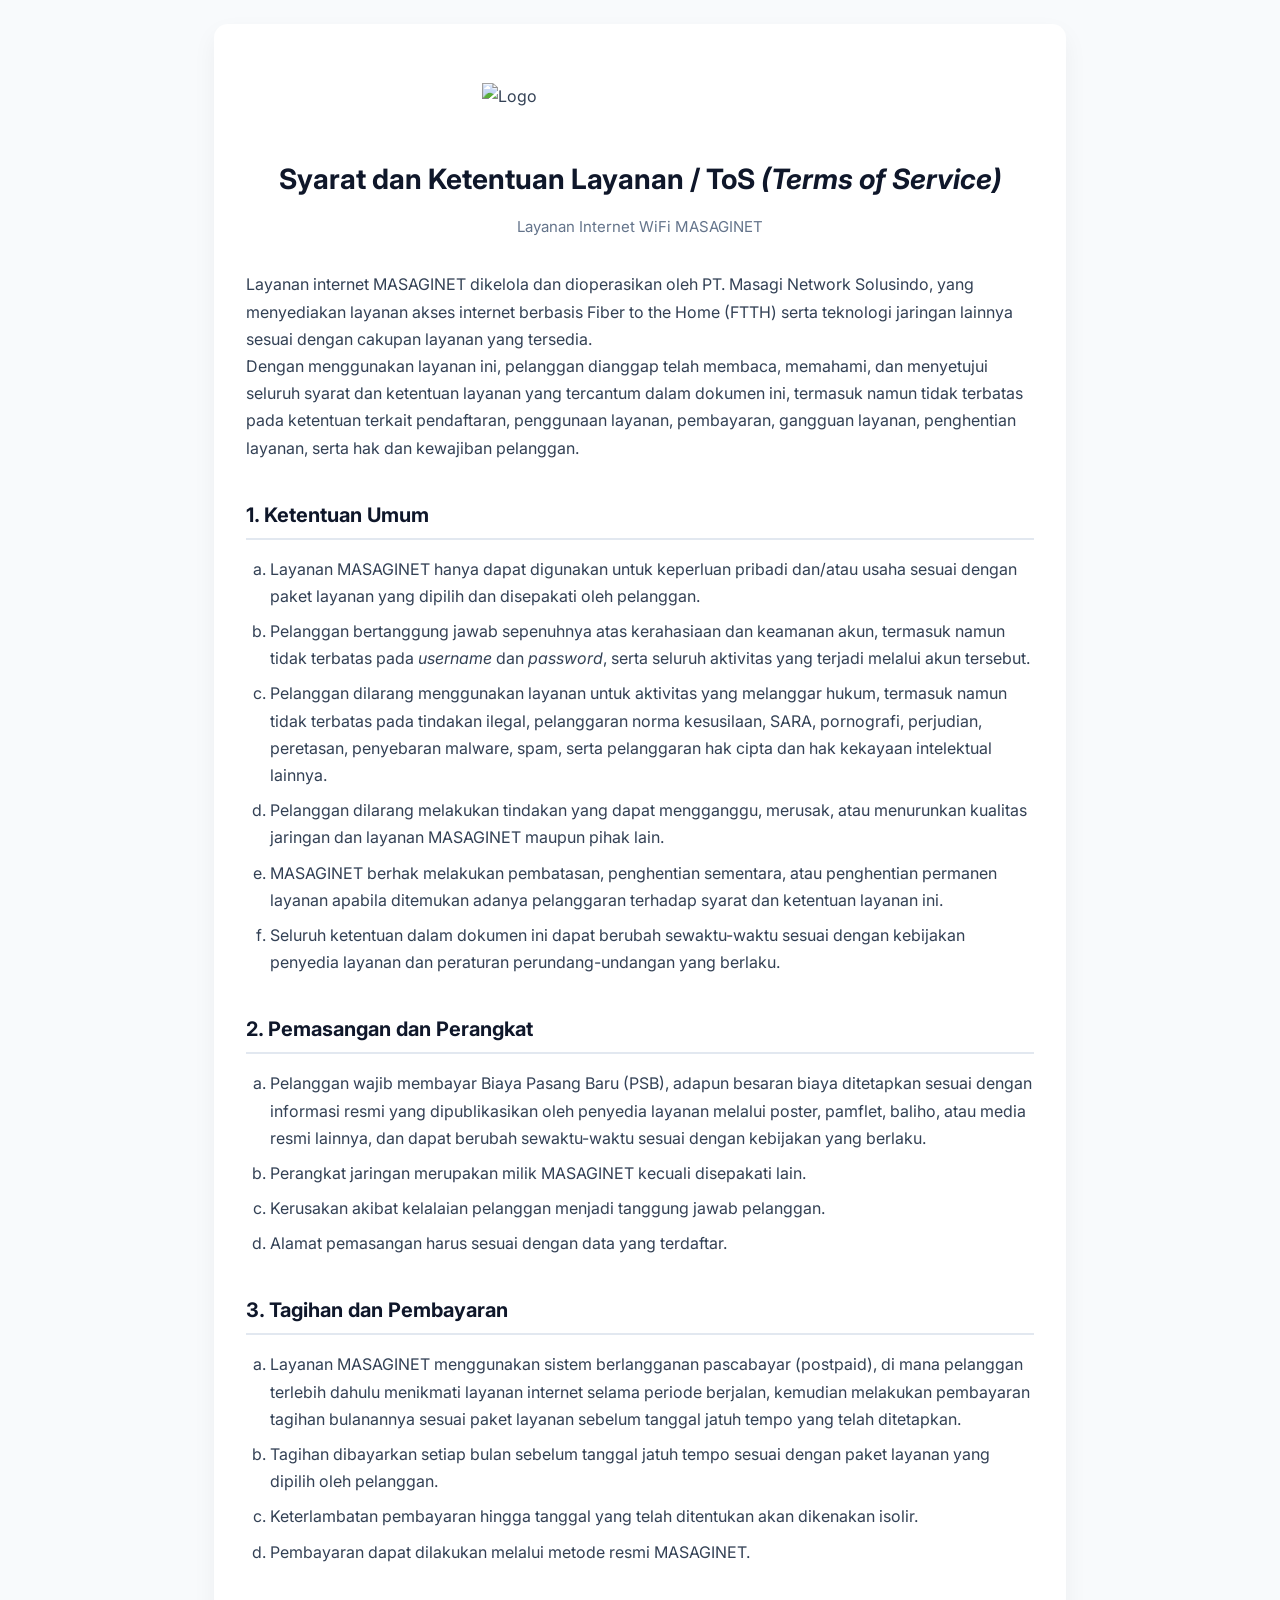
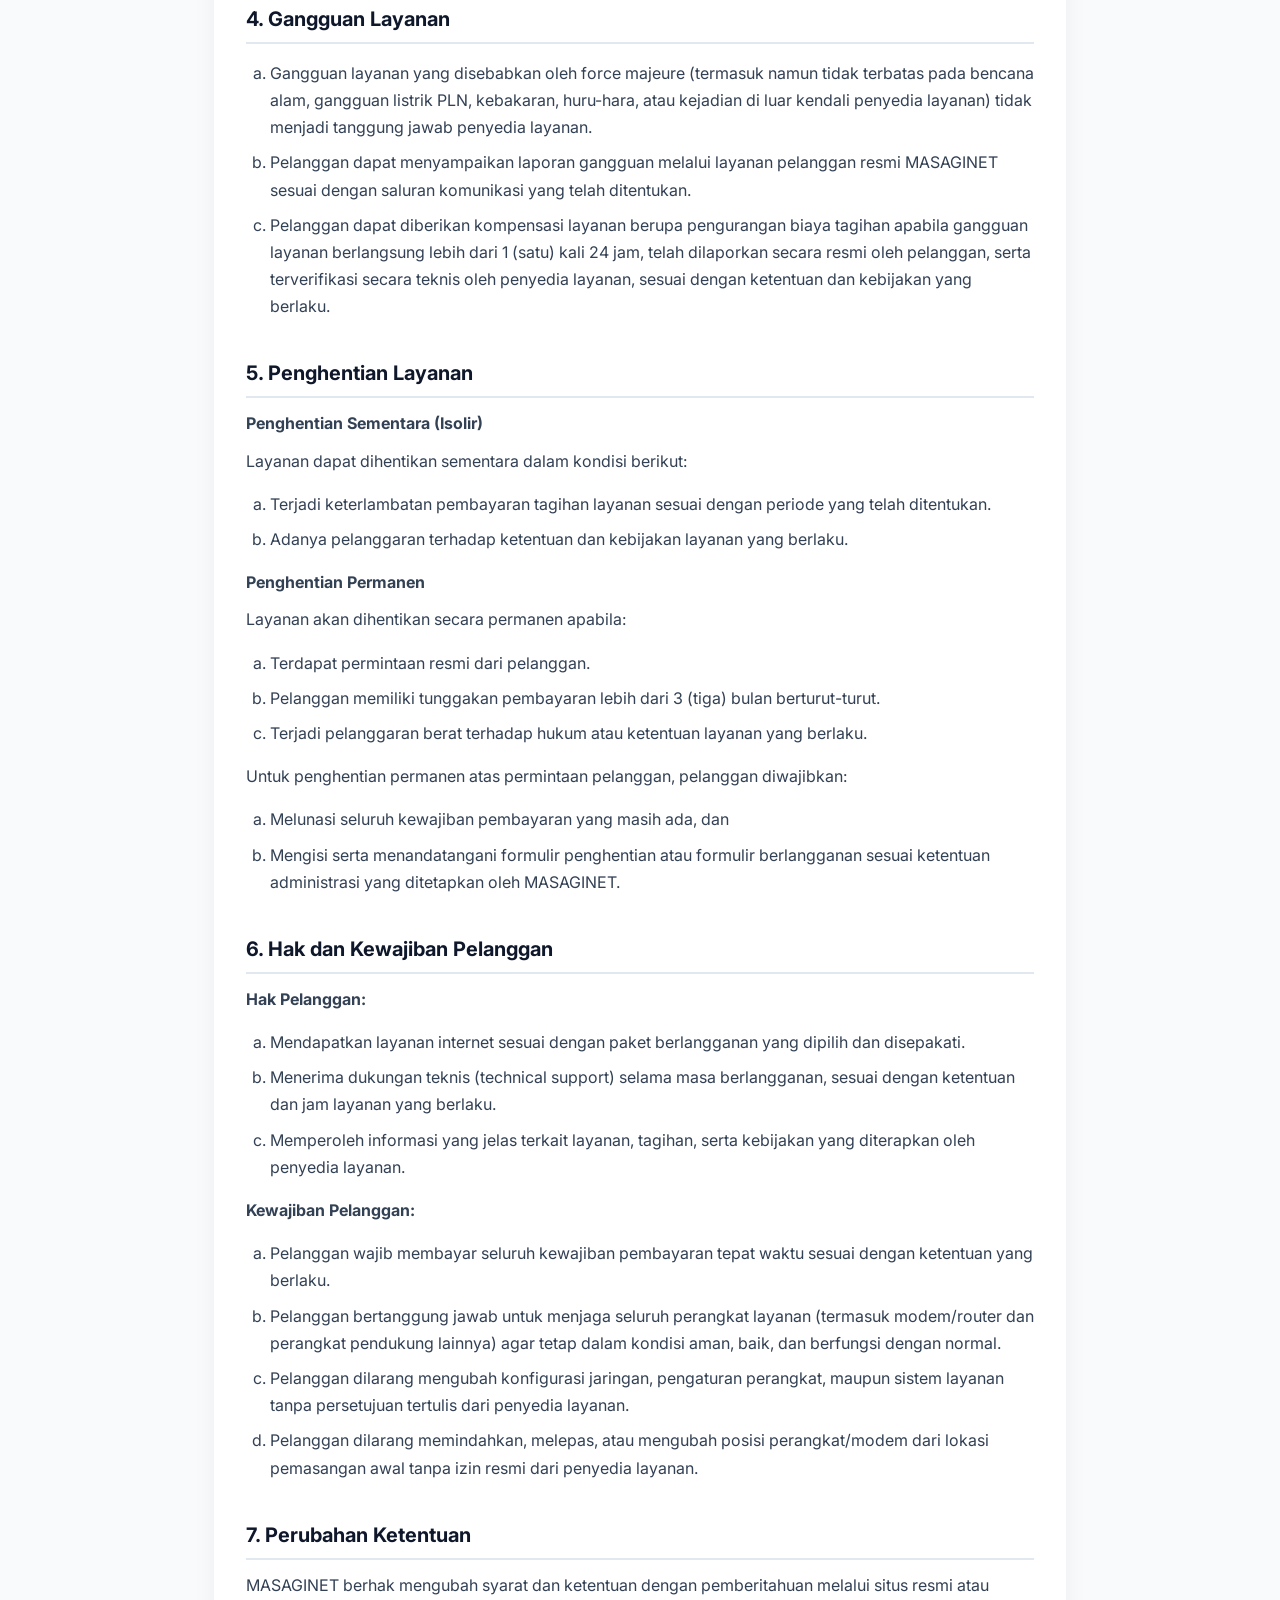
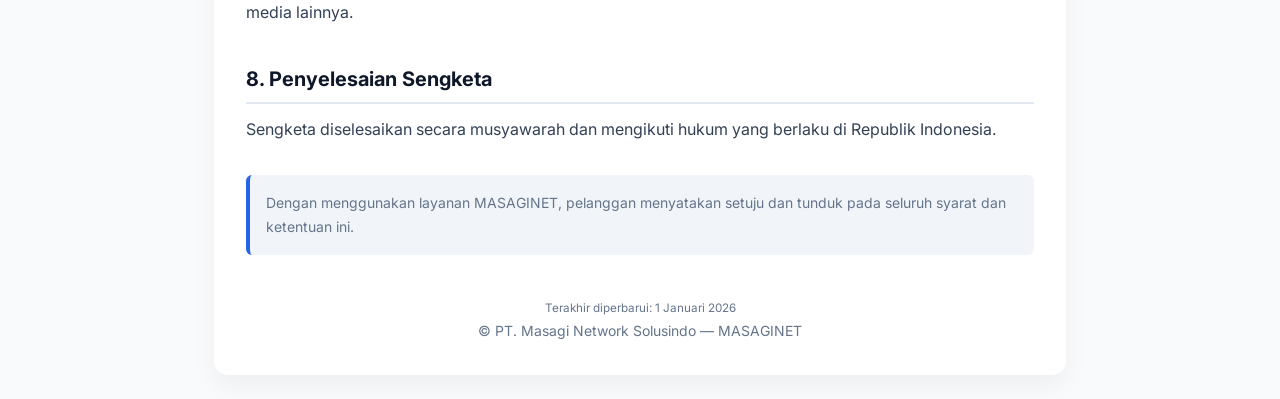
==== tos/index.html @ d0ba5fff "Update logo source in terms of service page" ====
<!DOCTYPE html>
<html lang="id">
<head>
    <meta charset="UTF-8">
    <meta name="viewport" content="width=device-width, initial-scale=1.0">
    <title>Syarat & Ketentuan Layanan | MASAGINET</title>

    <!-- Google Font -->
    <link href="https://fonts.googleapis.com/css2?family=Inter:wght@300;400;500;600;700&display=swap" rel="stylesheet">
    <link rel="stylesheet" type="text/css" href="style.css">
</head>
<body>

<div class="container">
    <div class="card">
        <br>
        <img src="https://raw.githubusercontent.com/abmujib/masagi-www/refs/heads/main/tos/logo.png" alt="Logo" class="logo" width="40%">
        <br>
        <header>
            <h1>Syarat dan Ketentuan Layanan / ToS <i>(Terms of Service)</i></h1>
            <p>Layanan Internet WiFi MASAGINET</p>
        </header>

        <p>Layanan internet MASAGINET dikelola dan dioperasikan oleh PT. Masagi Network Solusindo, yang menyediakan layanan akses internet berbasis Fiber to the Home (FTTH) serta teknologi jaringan lainnya sesuai dengan cakupan layanan yang tersedia. <br> Dengan menggunakan layanan ini, pelanggan dianggap telah membaca, memahami, dan menyetujui seluruh syarat dan ketentuan layanan yang tercantum dalam dokumen ini, termasuk namun tidak terbatas pada ketentuan terkait pendaftaran, penggunaan layanan, pembayaran, gangguan layanan, penghentian layanan, serta hak dan kewajiban pelanggan.</p>
        
        <h2>1. Ketentuan Umum</h2>
        <ol>
            <li>
                Layanan MASAGINET hanya dapat digunakan untuk keperluan pribadi dan/atau usaha
                sesuai dengan paket layanan yang dipilih dan disepakati oleh pelanggan.
            </li>
            <li>
                Pelanggan bertanggung jawab sepenuhnya atas kerahasiaan dan keamanan akun,
                termasuk namun tidak terbatas pada <em>username</em> dan <em>password</em>,
                serta seluruh aktivitas yang terjadi melalui akun tersebut.
            </li>
            <li>
                Pelanggan dilarang menggunakan layanan untuk aktivitas yang melanggar hukum,
                termasuk namun tidak terbatas pada tindakan ilegal, pelanggaran norma kesusilaan,
                SARA, pornografi, perjudian, peretasan, penyebaran malware, spam, serta
                pelanggaran hak cipta dan hak kekayaan intelektual lainnya.
            </li>
            <li>
                Pelanggan dilarang melakukan tindakan yang dapat mengganggu, merusak,
                atau menurunkan kualitas jaringan dan layanan MASAGINET maupun pihak lain.
            </li>
            <li>
                MASAGINET berhak melakukan pembatasan, penghentian sementara, atau
                penghentian permanen layanan apabila ditemukan adanya pelanggaran terhadap
                syarat dan ketentuan layanan ini.
            </li>
            <li>
                Seluruh ketentuan dalam dokumen ini dapat berubah sewaktu-waktu sesuai dengan
                kebijakan penyedia layanan dan peraturan perundang-undangan yang berlaku.
            </li>
        </ol>

        <h2>2. Pemasangan dan Perangkat</h2>
        <ol>
            <li>Pelanggan wajib membayar Biaya Pasang Baru (PSB), adapun besaran biaya ditetapkan sesuai dengan informasi resmi yang dipublikasikan oleh penyedia layanan melalui poster, pamflet, baliho, atau media resmi lainnya, dan dapat berubah sewaktu-waktu sesuai dengan kebijakan yang berlaku.</li>
            <li>Perangkat jaringan merupakan milik MASAGINET kecuali disepakati lain.</li>
            <li>Kerusakan akibat kelalaian pelanggan menjadi tanggung jawab pelanggan.</li>
            <li>Alamat pemasangan harus sesuai dengan data yang terdaftar.</li>
        </ol>

        <h2>3. Tagihan dan Pembayaran</h2>
        <ol>
<li>Layanan MASAGINET menggunakan sistem berlangganan pascabayar (postpaid), di mana pelanggan terlebih dahulu menikmati layanan internet selama periode berjalan, kemudian melakukan pembayaran tagihan bulanannya sesuai paket layanan sebelum tanggal jatuh tempo yang telah ditetapkan.</li>
            <li>Tagihan dibayarkan setiap bulan sebelum tanggal jatuh tempo sesuai dengan paket layanan yang dipilih oleh pelanggan.</li>
            <li>Keterlambatan pembayaran hingga tanggal yang telah ditentukan akan dikenakan isolir.</li>
            <li>Pembayaran dapat dilakukan melalui metode resmi MASAGINET.</li>
        </ol>

        <h2>4. Gangguan Layanan</h2>
        <ol>
            <li>Gangguan layanan yang disebabkan oleh force majeure (termasuk namun tidak terbatas pada bencana alam, gangguan listrik PLN, kebakaran, huru-hara, atau kejadian di luar kendali penyedia layanan) tidak menjadi tanggung jawab penyedia layanan.</li>
            <li>Pelanggan dapat menyampaikan laporan gangguan melalui layanan pelanggan resmi MASAGINET sesuai dengan saluran komunikasi yang telah ditentukan.</li>
            <li>Pelanggan dapat diberikan kompensasi layanan berupa pengurangan biaya tagihan apabila gangguan layanan berlangsung lebih dari 1 (satu) kali 24 jam, telah dilaporkan secara resmi oleh pelanggan, serta terverifikasi secara teknis oleh penyedia layanan, sesuai dengan ketentuan dan kebijakan yang berlaku.</li>
        </ol>

        <h2>5. Penghentian Layanan</h2>
        <p><strong>Penghentian Sementara (Isolir)</strong></p>
        Layanan dapat dihentikan sementara dalam kondisi berikut:
        <ol>
            <li>Terjadi keterlambatan pembayaran tagihan layanan sesuai dengan periode yang telah ditentukan.</li>
            <li>Adanya pelanggaran terhadap ketentuan dan kebijakan layanan yang berlaku.</li>
        </ol>

        <p><strong>Penghentian Permanen</strong></p>
        Layanan akan dihentikan secara permanen apabila:
        <ol>
            <li>Terdapat permintaan resmi dari pelanggan.</li>
            <li>Pelanggan memiliki tunggakan pembayaran lebih dari 3 (tiga) bulan berturut-turut.</li>
            <li>Terjadi pelanggaran berat terhadap hukum atau ketentuan layanan yang berlaku.</li>
        </ol>
        <p>Untuk penghentian permanen atas permintaan pelanggan, pelanggan diwajibkan:</p>
        <ol>
            <li>Melunasi seluruh kewajiban pembayaran yang masih ada, dan</li>
            <li>Mengisi serta menandatangani formulir penghentian atau formulir berlangganan sesuai ketentuan administrasi yang ditetapkan oleh MASAGINET.</li>
        </ol>
        
        <h2>6. Hak dan Kewajiban Pelanggan</h2>
        <p><strong>Hak Pelanggan:</strong></p>
        <ol>
            <li>Mendapatkan layanan internet sesuai dengan paket berlangganan yang dipilih dan disepakati.</li>
            <li>Menerima dukungan teknis (technical support) selama masa berlangganan, sesuai dengan ketentuan dan jam layanan yang berlaku.</li>
            <li>Memperoleh informasi yang jelas terkait layanan, tagihan, serta kebijakan yang diterapkan oleh penyedia layanan.</li>
        </ol>

        <p><strong>Kewajiban Pelanggan:</strong></p>
        <ol>
            <li>Pelanggan wajib membayar seluruh kewajiban pembayaran tepat waktu sesuai dengan ketentuan yang berlaku.</li>
            <li>Pelanggan bertanggung jawab untuk menjaga seluruh perangkat layanan (termasuk modem/router dan perangkat pendukung lainnya) agar tetap dalam kondisi aman, baik, dan berfungsi dengan normal.</li>
            <li>Pelanggan dilarang mengubah konfigurasi jaringan, pengaturan perangkat, maupun sistem layanan tanpa persetujuan tertulis dari penyedia layanan.</li>
            <li>Pelanggan dilarang memindahkan, melepas, atau mengubah posisi perangkat/modem dari lokasi pemasangan awal tanpa izin resmi dari penyedia layanan.</li>
        </ol>

        <h2>7. Perubahan Ketentuan</h2>
        <p>
            MASAGINET berhak mengubah syarat dan ketentuan dengan pemberitahuan melalui situs resmi atau media lainnya.
        </p>

        <h2>8. Penyelesaian Sengketa</h2>
        <p>
            Sengketa diselesaikan secara musyawarah dan mengikuti hukum yang berlaku
            di Republik Indonesia.
        </p>

        <div class="note">
            Dengan menggunakan layanan MASAGINET, pelanggan menyatakan setuju
            dan tunduk pada seluruh syarat dan ketentuan ini.
        </div>

        <footer>
            <small class="text-muted">Terakhir diperbarui: 1 Januari 2026</small><br> 
            © PT. Masagi Network Solusindo — MASAGINET
        </footer>

    </div>
</div>

</body>
</html>
---- tos/style.css ----
:root {
            --primary: #0f172a;
            --secondary: #2563eb;
            --bg: #f8fafc;
            --card: #ffffff;
            --text: #334155;
            --muted: #64748b;
            --border: #e2e8f0;
        }

        * {
            box-sizing: border-box;
        }

        body {
            margin: 0;
            font-family: 'Inter', sans-serif;
            background: var(--bg);
            color: var(--text);
            line-height: 1.7;
        }

        .container {
            max-width: 900px;
            margin: auto;
            padding: 24px;
        }

        .card {
            background: var(--card);
            border-radius: 14px;
            padding: 32px;
            box-shadow: 0 10px 25px rgba(0,0,0,.05);
        }

        .logo {
        display: block;
        margin: 0 auto;
        }

        header {
            text-align: center;
            margin-bottom: 32px;
        }

        header h1 {
            font-size: 28px;
            margin-bottom: 8px;
            color: var(--primary);
        }

        header p {
            color: var(--muted);
            font-size: 15px;
        }

        h2 {
            font-size: 20px;
            margin-top: 36px;
            margin-bottom: 12px;
            padding-bottom: 6px;
            border-bottom: 2px solid var(--border);
            color: var(--primary);
        }

        p {
            margin: 10px 0;
        }

        ol {
            padding-left: 24px;
            list-style-type: lower-alpha; /* a, b, c, d */
        }

        ol li {
            margin-bottom: 8px;
        }

        ul {
            padding-left: 20px;
            margin-top: 6px;
        }

        .note {
            margin-top: 32px;
            padding: 16px;
            background: #f1f5f9;
            border-left: 4px solid var(--secondary);
            border-radius: 6px;
            font-size: 14px;
            color: var(--muted);
        }

        footer {
            text-align: center;
            margin-top: 40px;
            font-size: 14px;
            color: var(--muted);
        }

        @media (max-width: 600px) {
            header h1 {
                font-size: 22px;
            }

            .card {
                padding: 20px;
            }

            h2 {
                font-size: 18px;
            }
        }
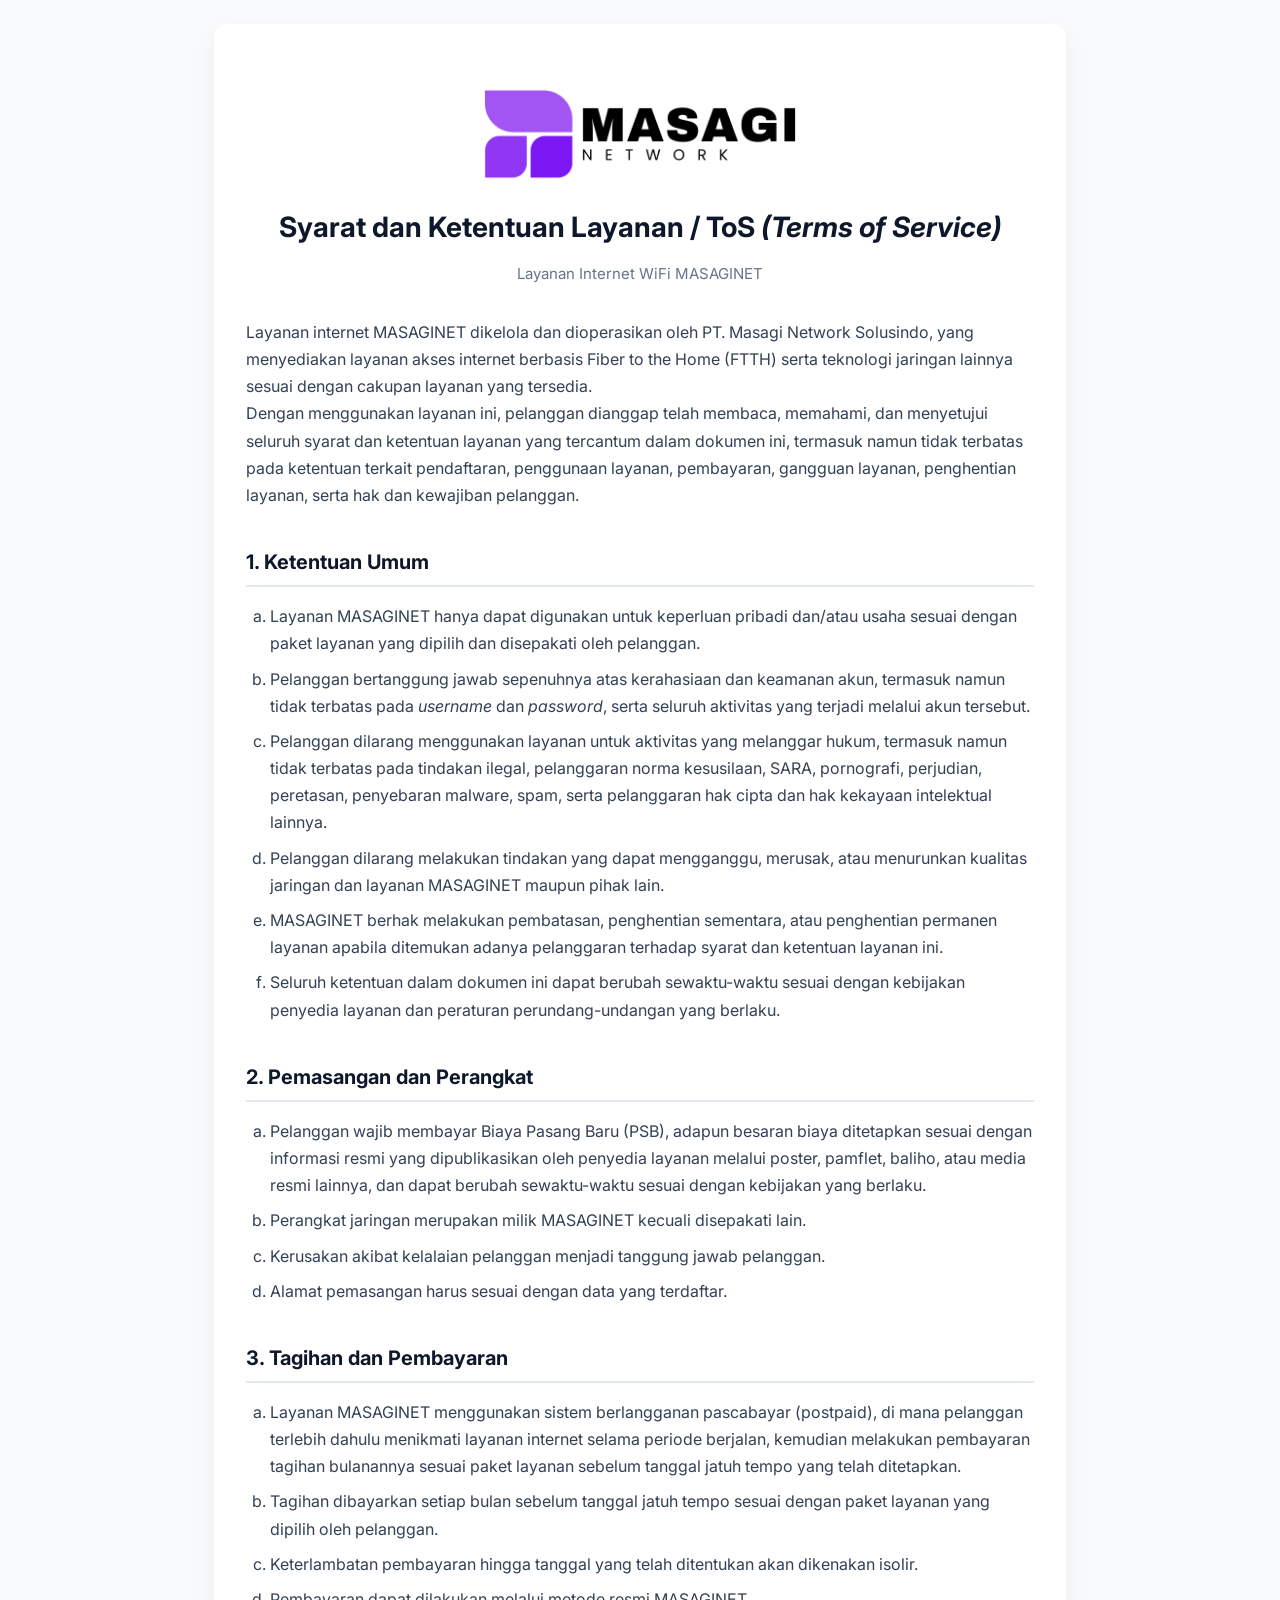
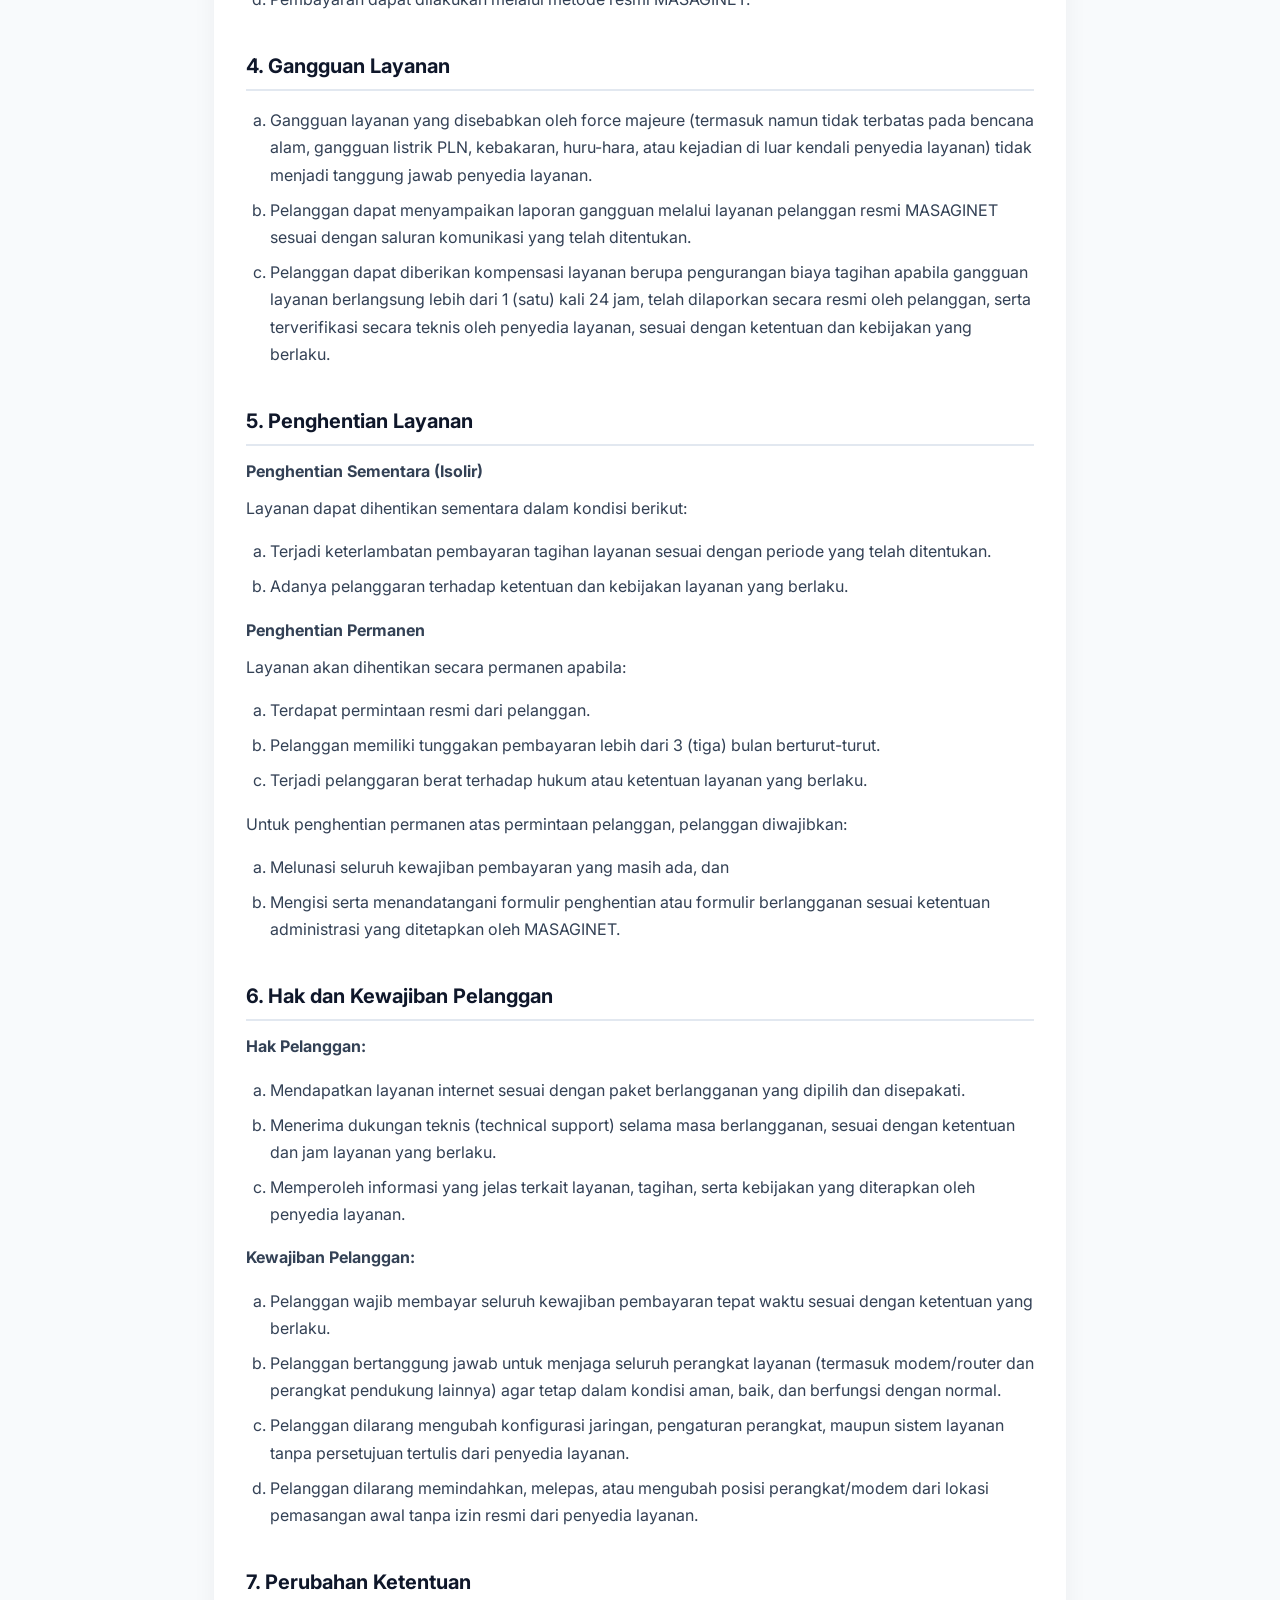
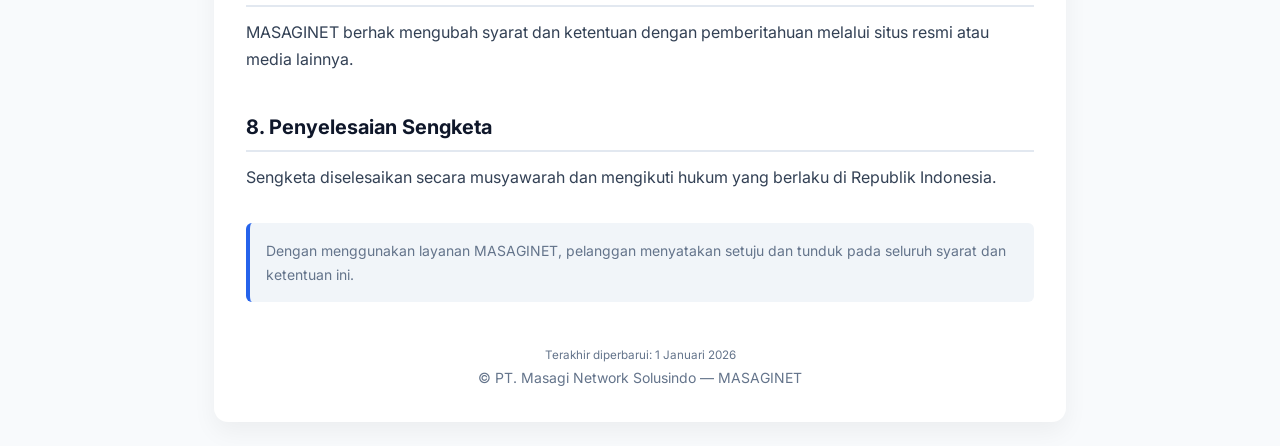
==== commit af31260c: "Update logo image source in index.html" ====
--- a/tos/index.html
+++ b/tos/index.html
@@ -14,8 +14,7 @@
 <div class="container">
     <div class="card">
         <br>
-        <img src="https://raw.githubusercontent.com/abmujib/masagi-www/refs/heads/main/tos/logo.png" alt="Logo" class="logo" width="40%">
-        <br>
+        <img src="logo.png" alt="Logo" class="logo" width="40%">
         <header>
             <h1>Syarat dan Ketentuan Layanan / ToS <i>(Terms of Service)</i></h1>
             <p>Layanan Internet WiFi MASAGINET</p>
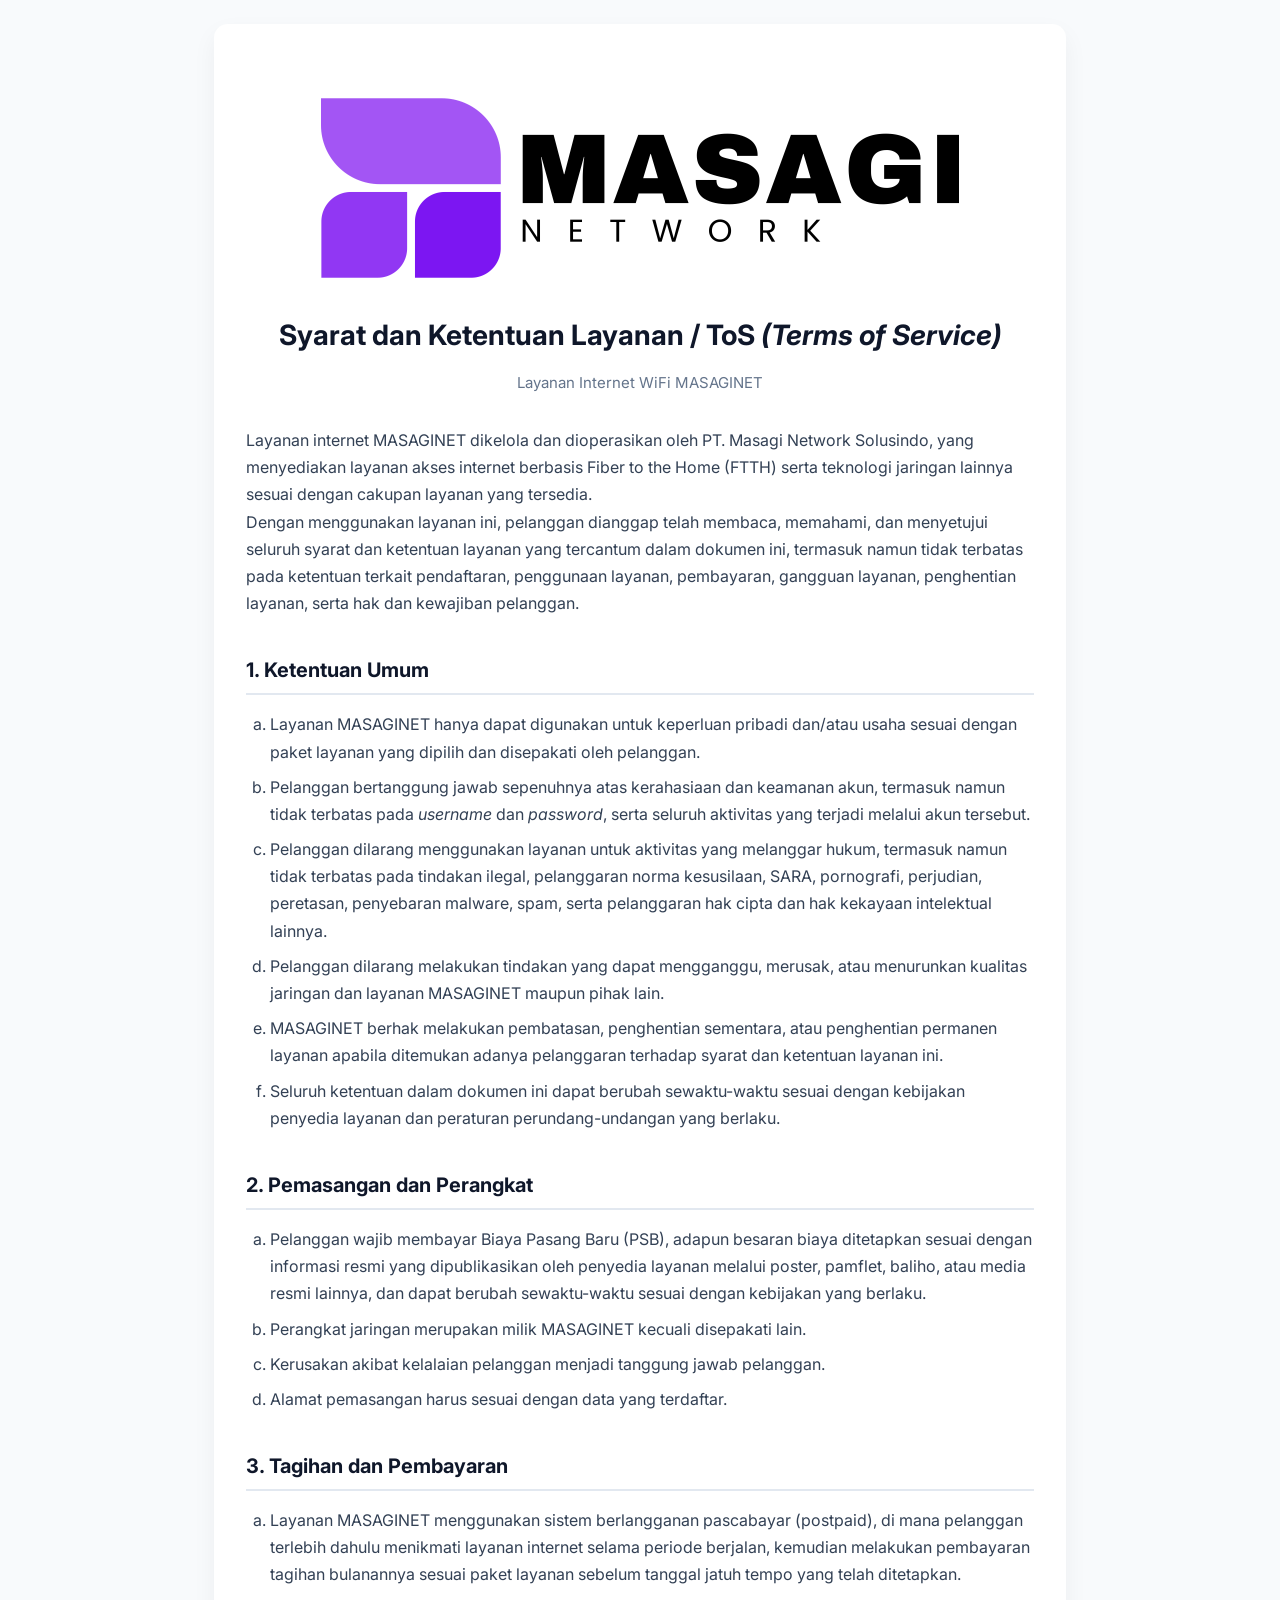
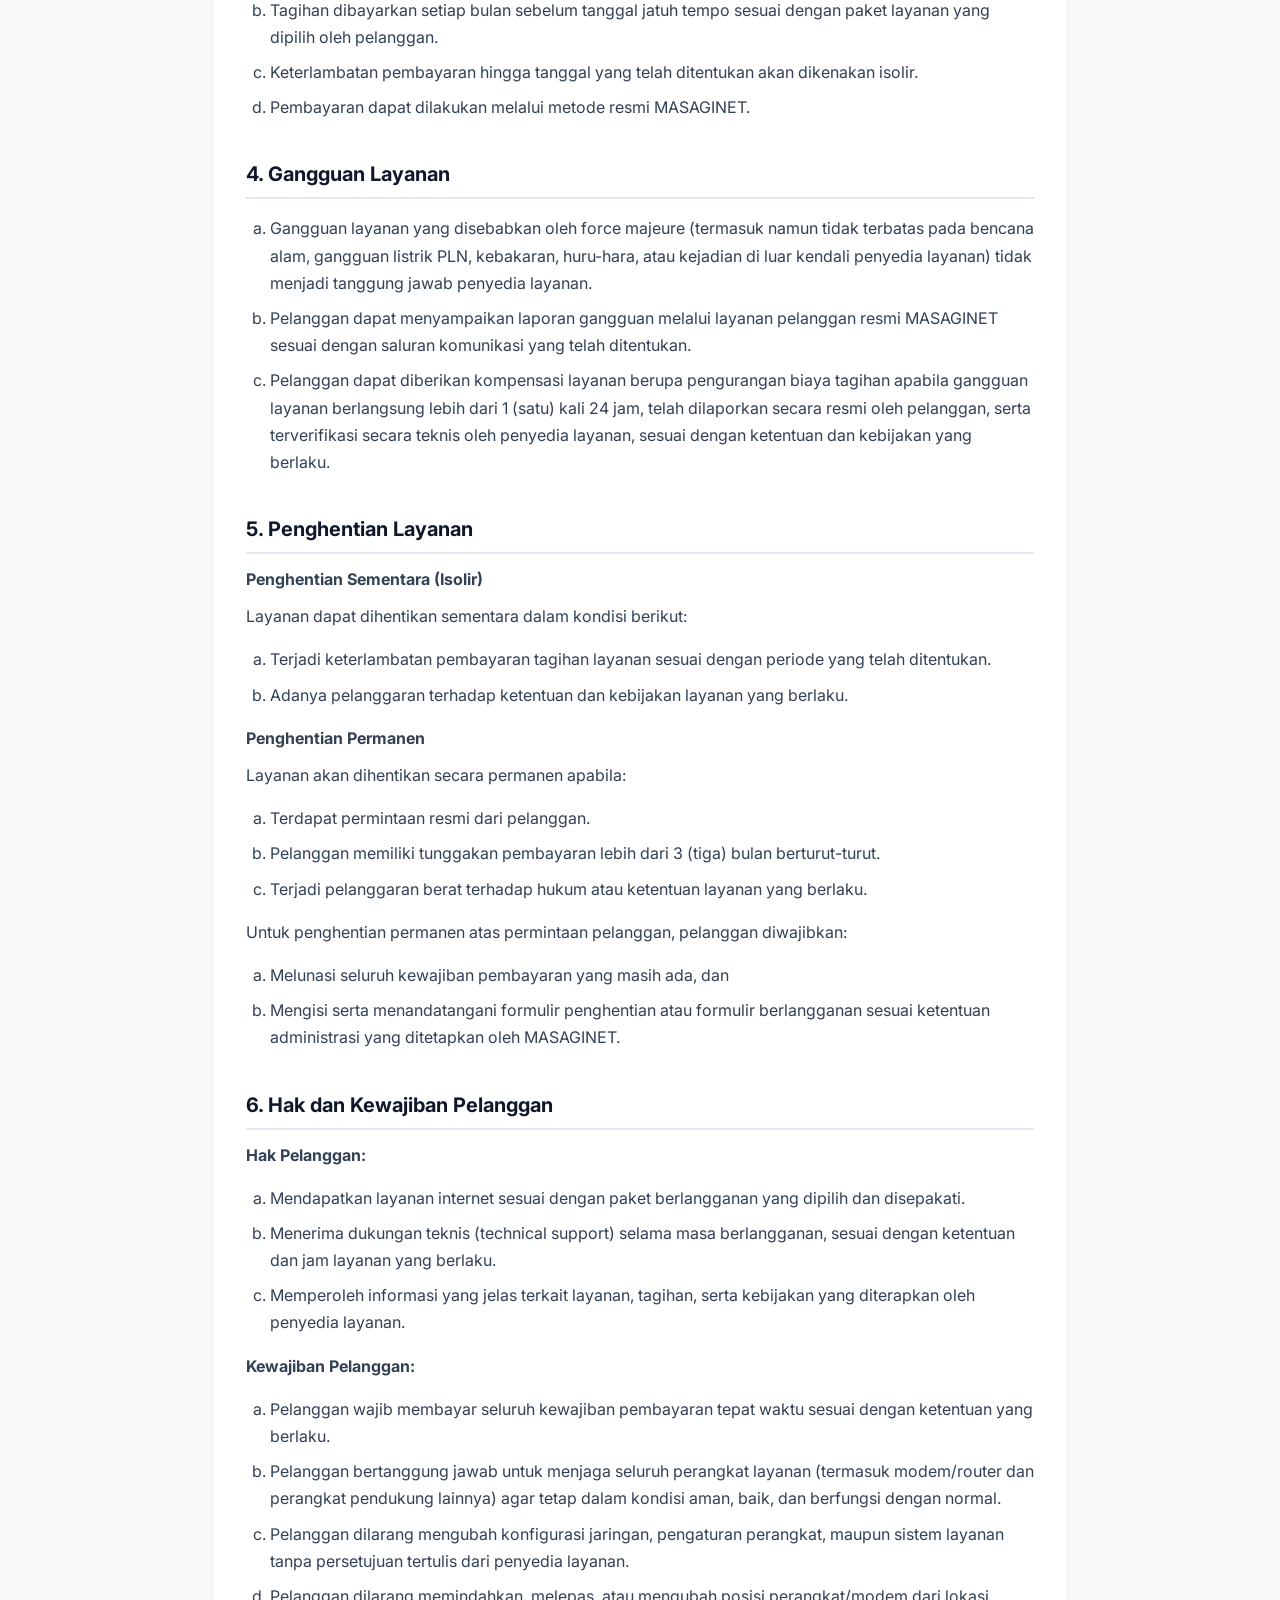
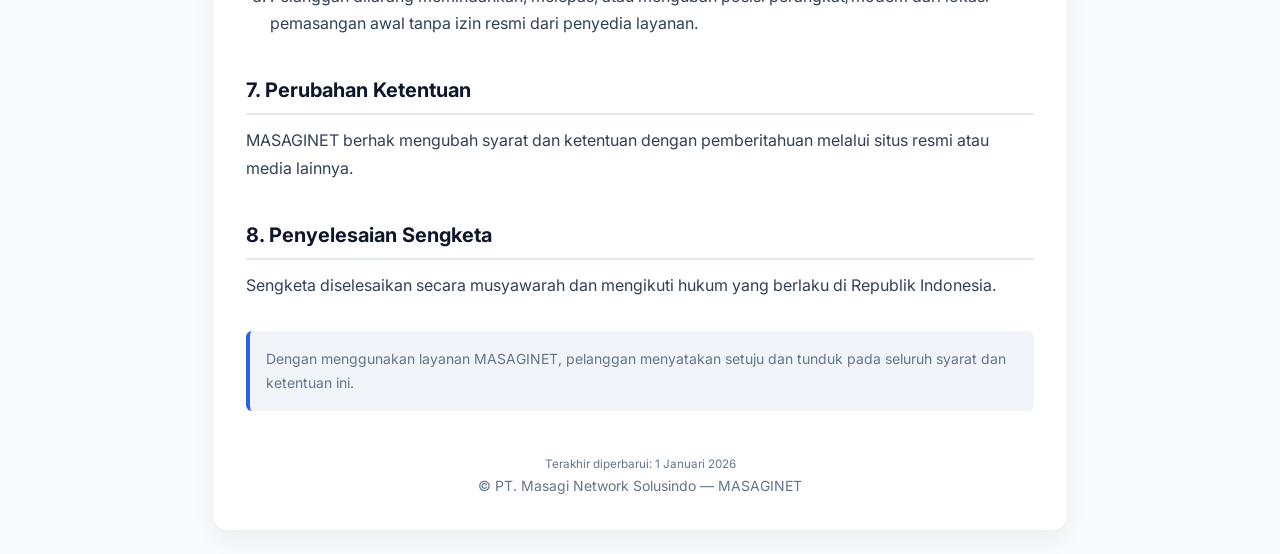
==== commit 803884b3: "Fix image tag indentation in index.html" ====
--- a/tos/index.html
+++ b/tos/index.html
@@ -14,7 +14,7 @@
 <div class="container">
     <div class="card">
         <br>
-        <img src="logo.png" alt="Logo" class="logo" width="40%">
+        <img src="logo.png" alt="Logo" class="logo">
         <header>
             <h1>Syarat dan Ketentuan Layanan / ToS <i>(Terms of Service)</i></h1>
             <p>Layanan Internet WiFi MASAGINET</p>
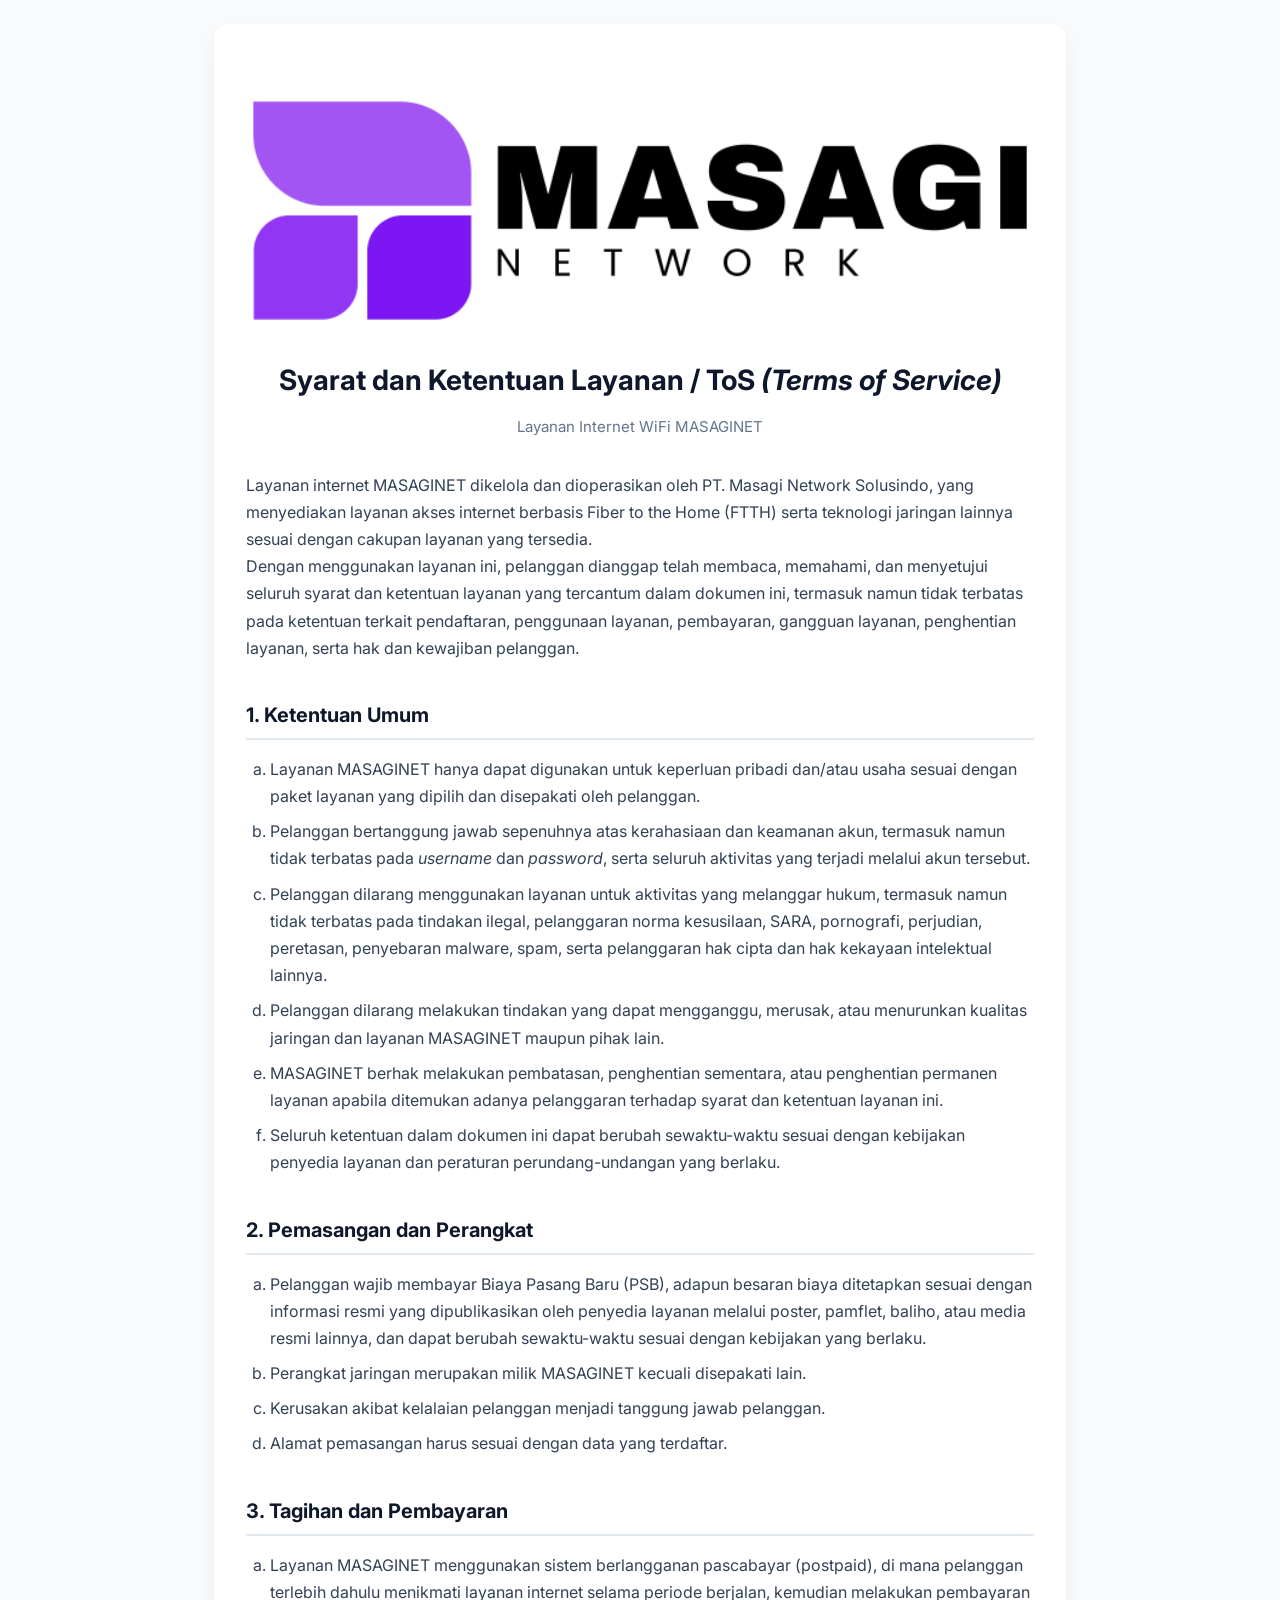
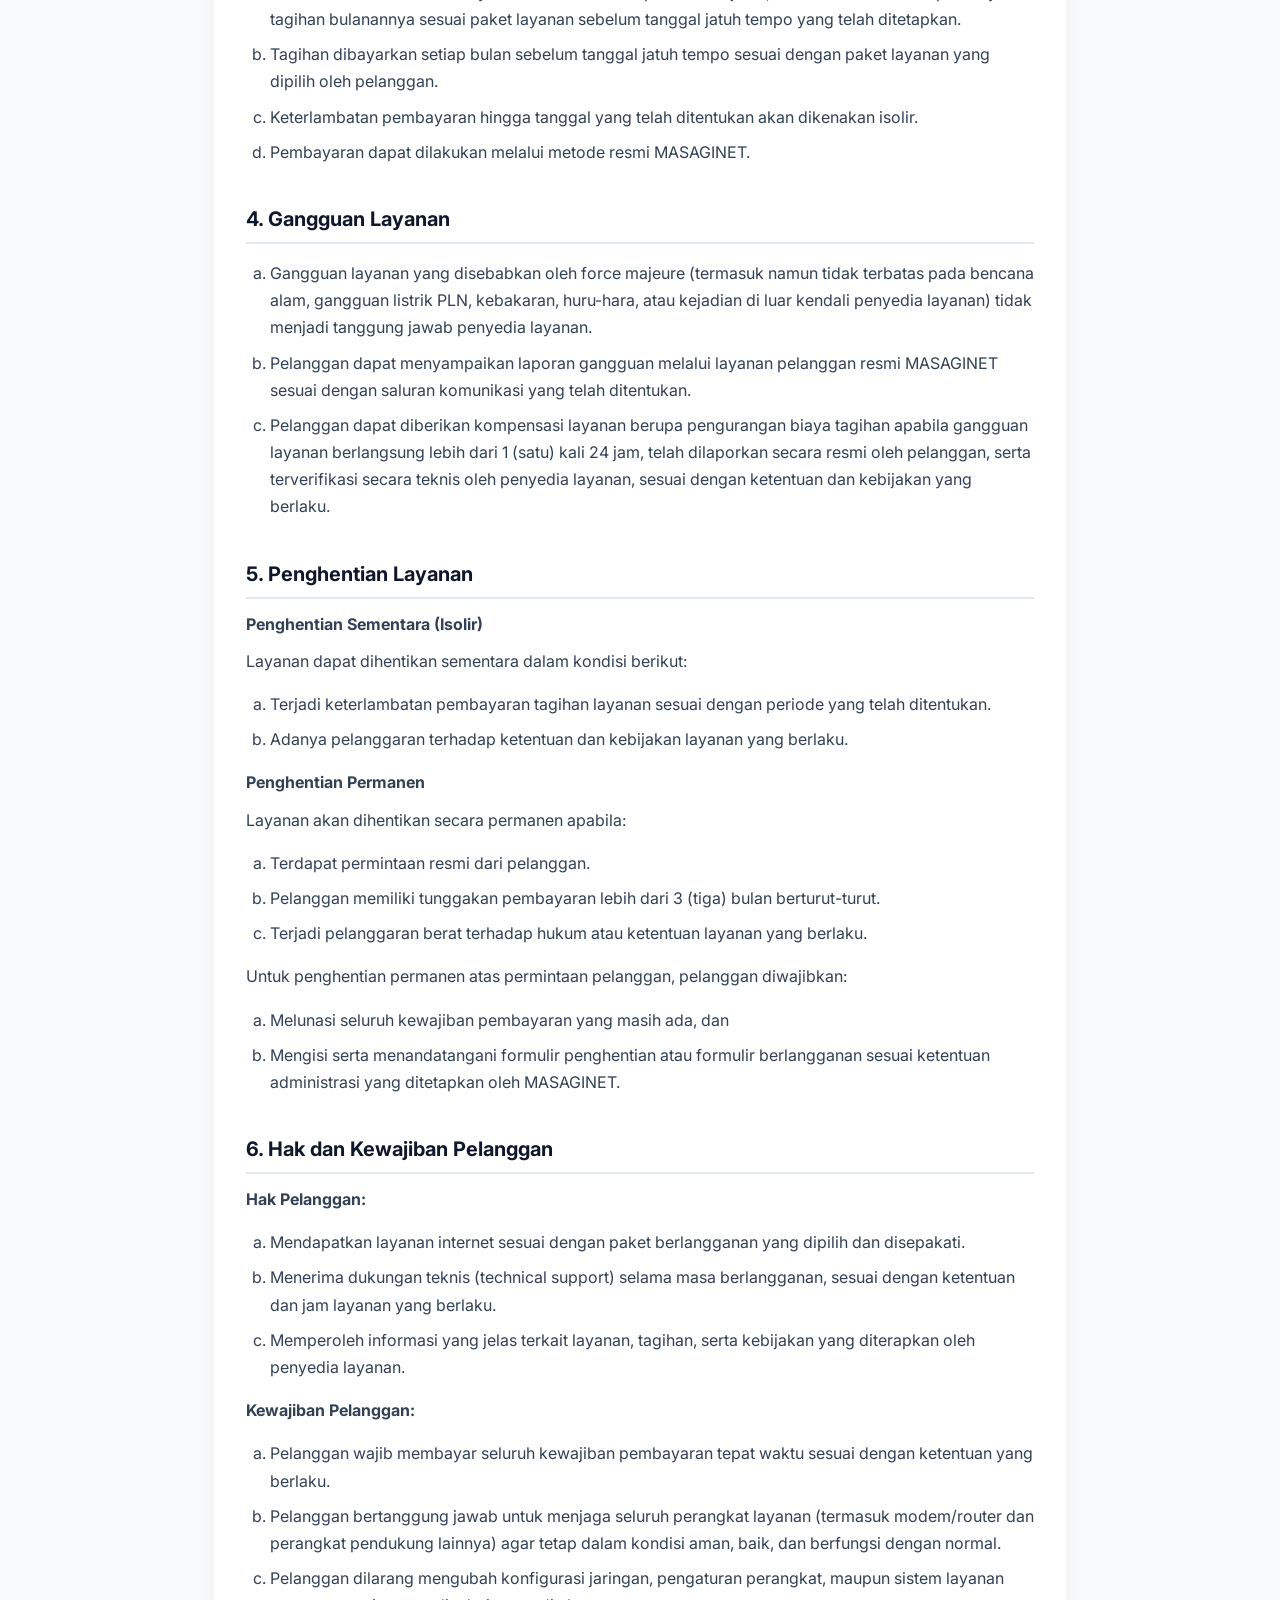
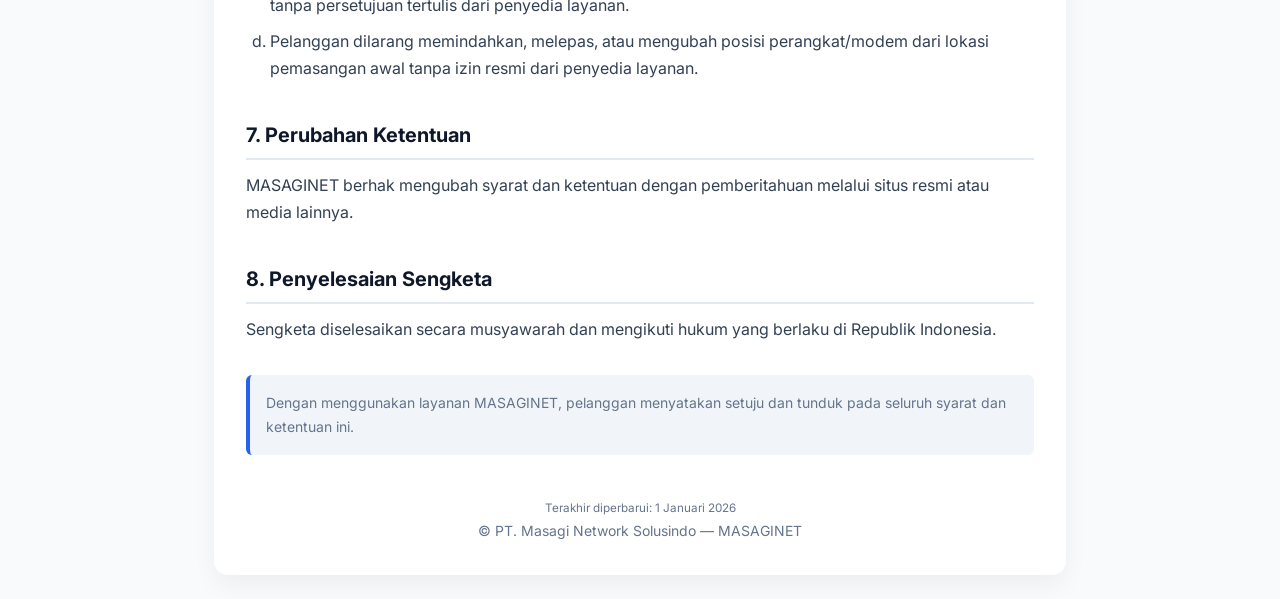
==== commit c9ba0bbe: "Update index.html" ====
--- a/tos/index.html
+++ b/tos/index.html
@@ -14,7 +14,7 @@
 <div class="container">
     <div class="card">
         <br>
-        <img src="logo.png" alt="Logo" class="logo">
+        <img src="logo.png" alt="Logo" class="logo" width="100%">
         <header>
             <h1>Syarat dan Ketentuan Layanan / ToS <i>(Terms of Service)</i></h1>
             <p>Layanan Internet WiFi MASAGINET</p>
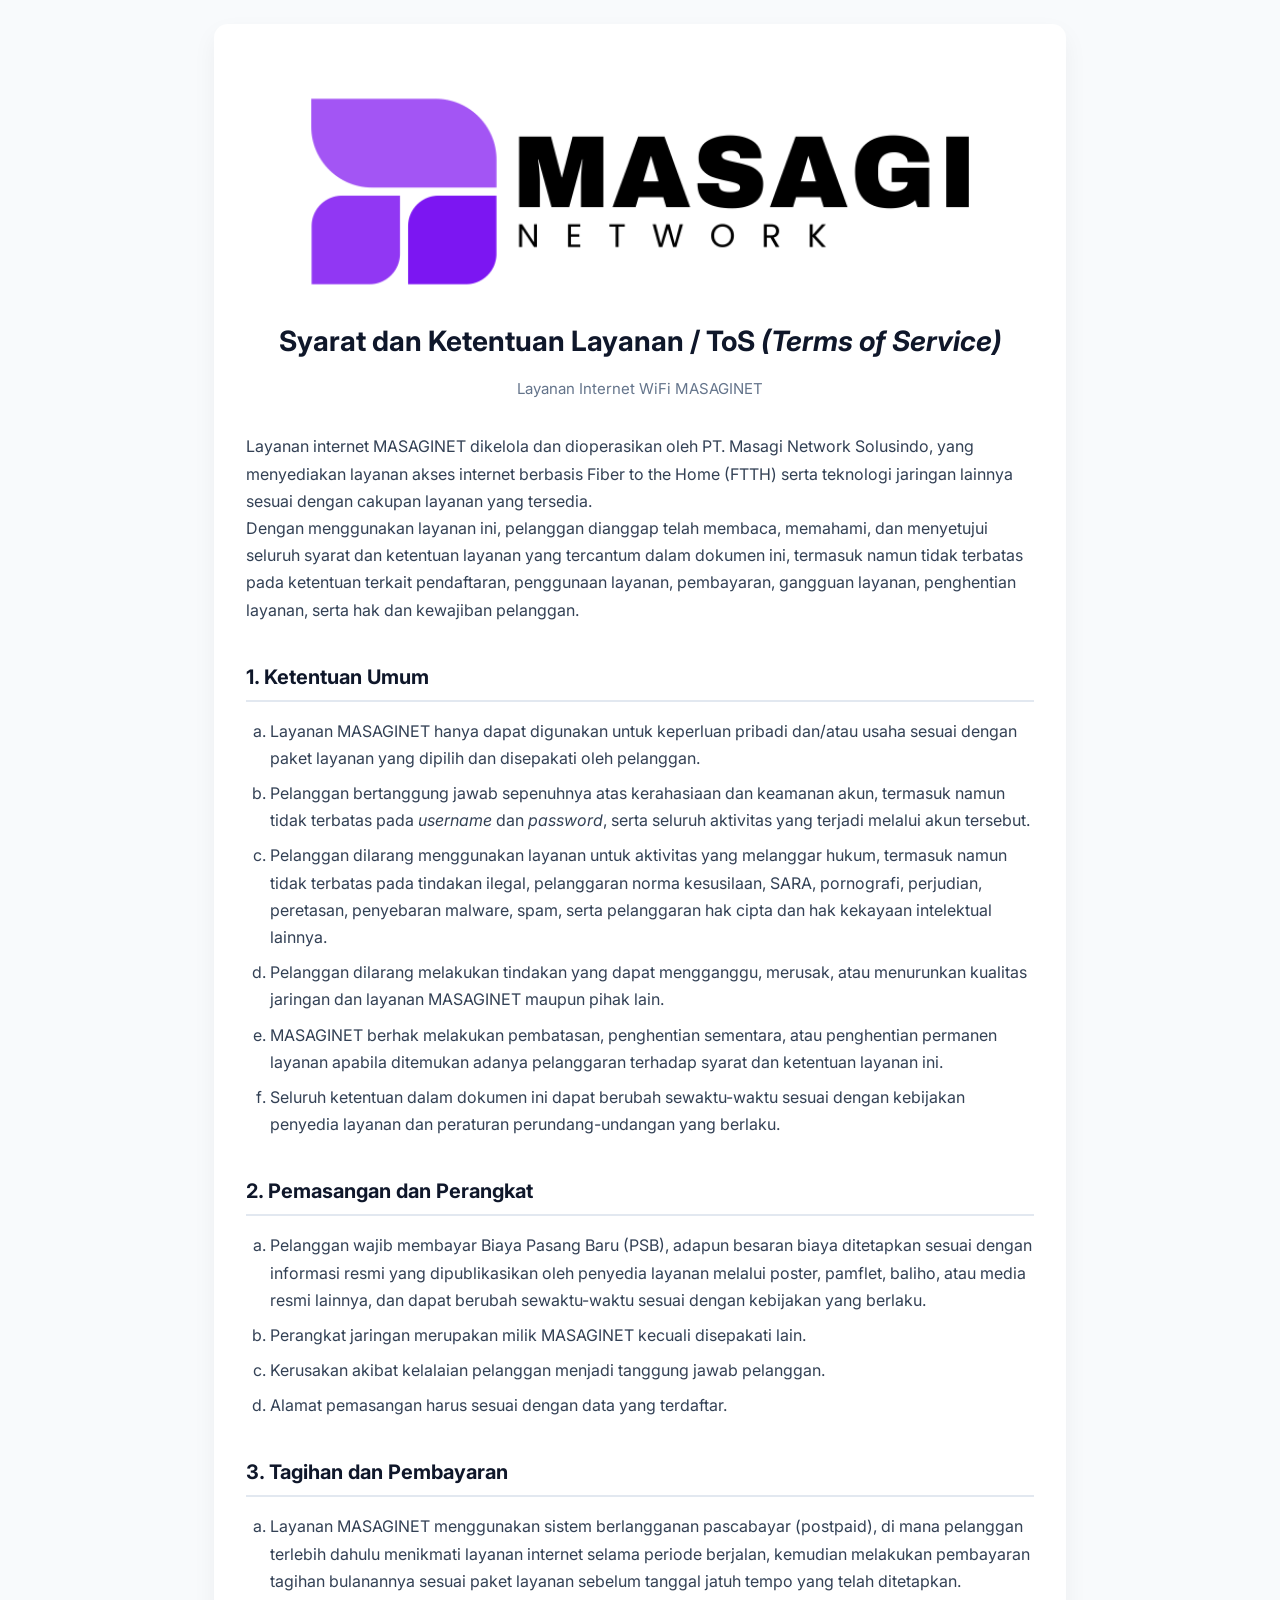
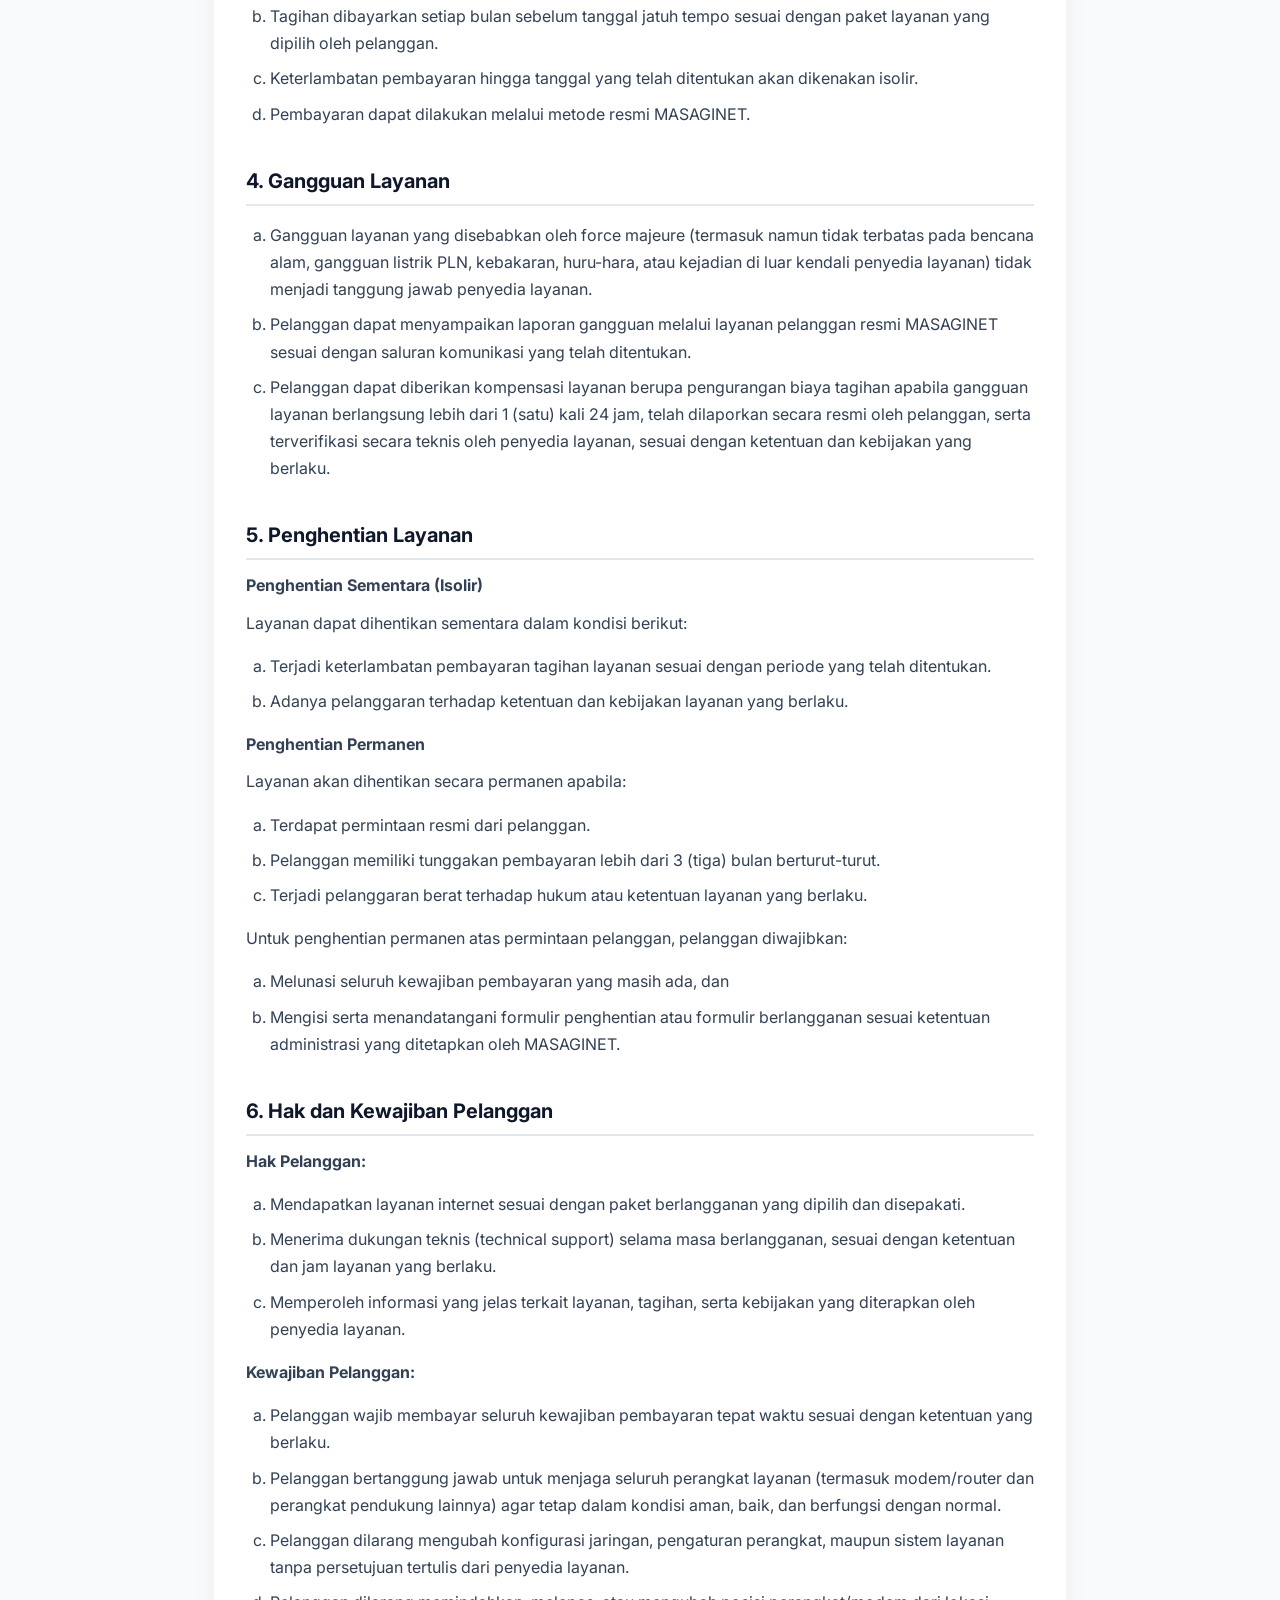
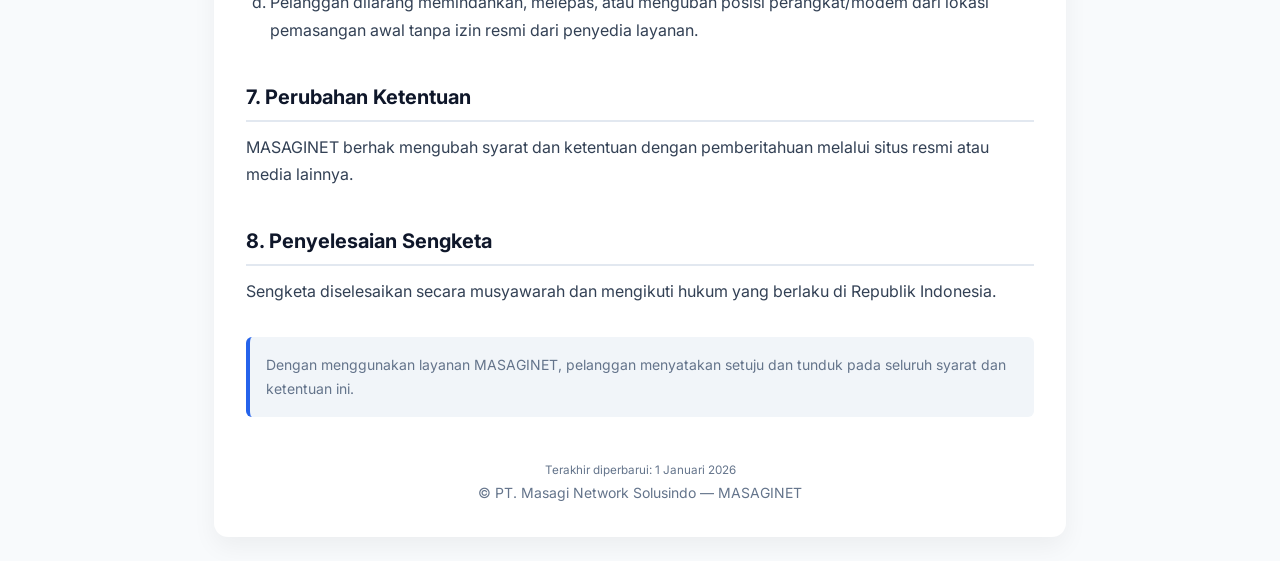
==== commit f04eb7f9: "Reduce logo image width from 100% to 85%" ====
--- a/tos/index.html
+++ b/tos/index.html
@@ -14,7 +14,7 @@
 <div class="container">
     <div class="card">
         <br>
-        <img src="logo.png" alt="Logo" class="logo" width="100%">
+        <img src="logo.png" alt="Logo" class="logo" width="85%">
         <header>
             <h1>Syarat dan Ketentuan Layanan / ToS <i>(Terms of Service)</i></h1>
             <p>Layanan Internet WiFi MASAGINET</p>
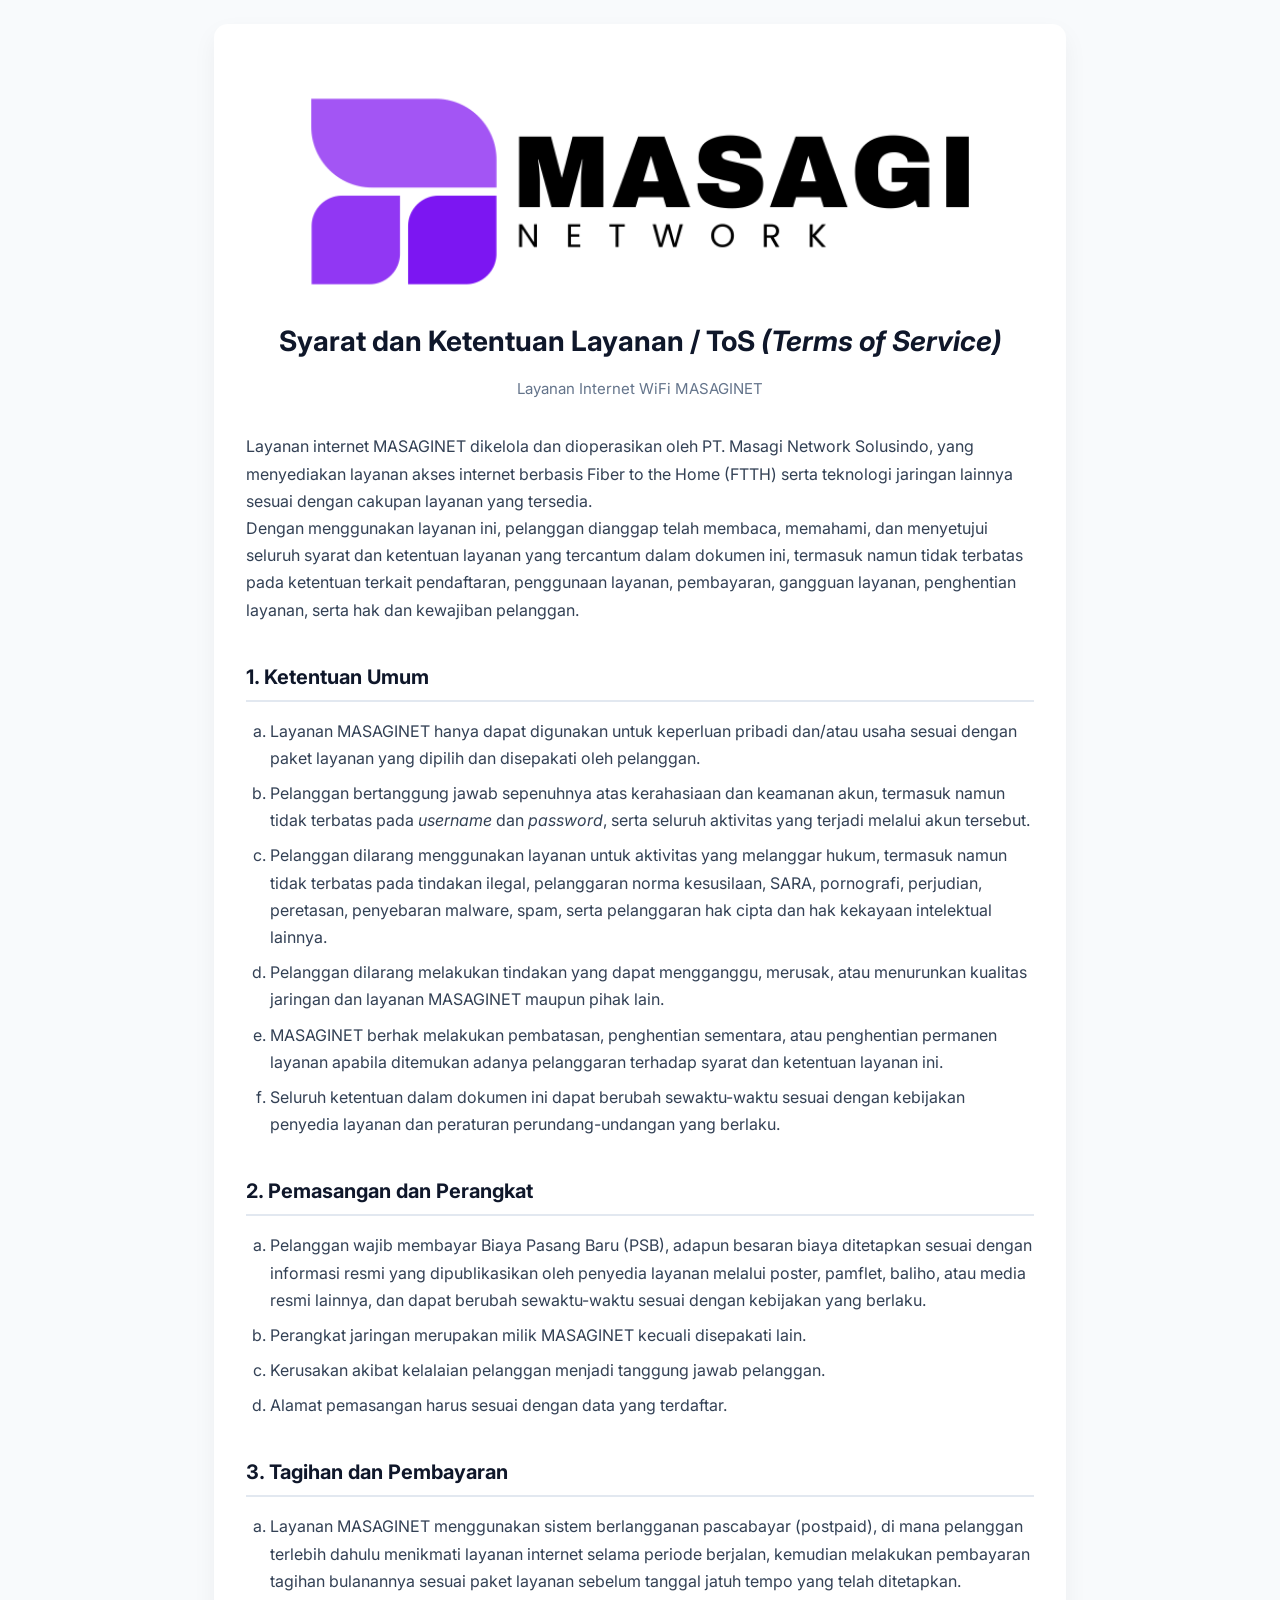
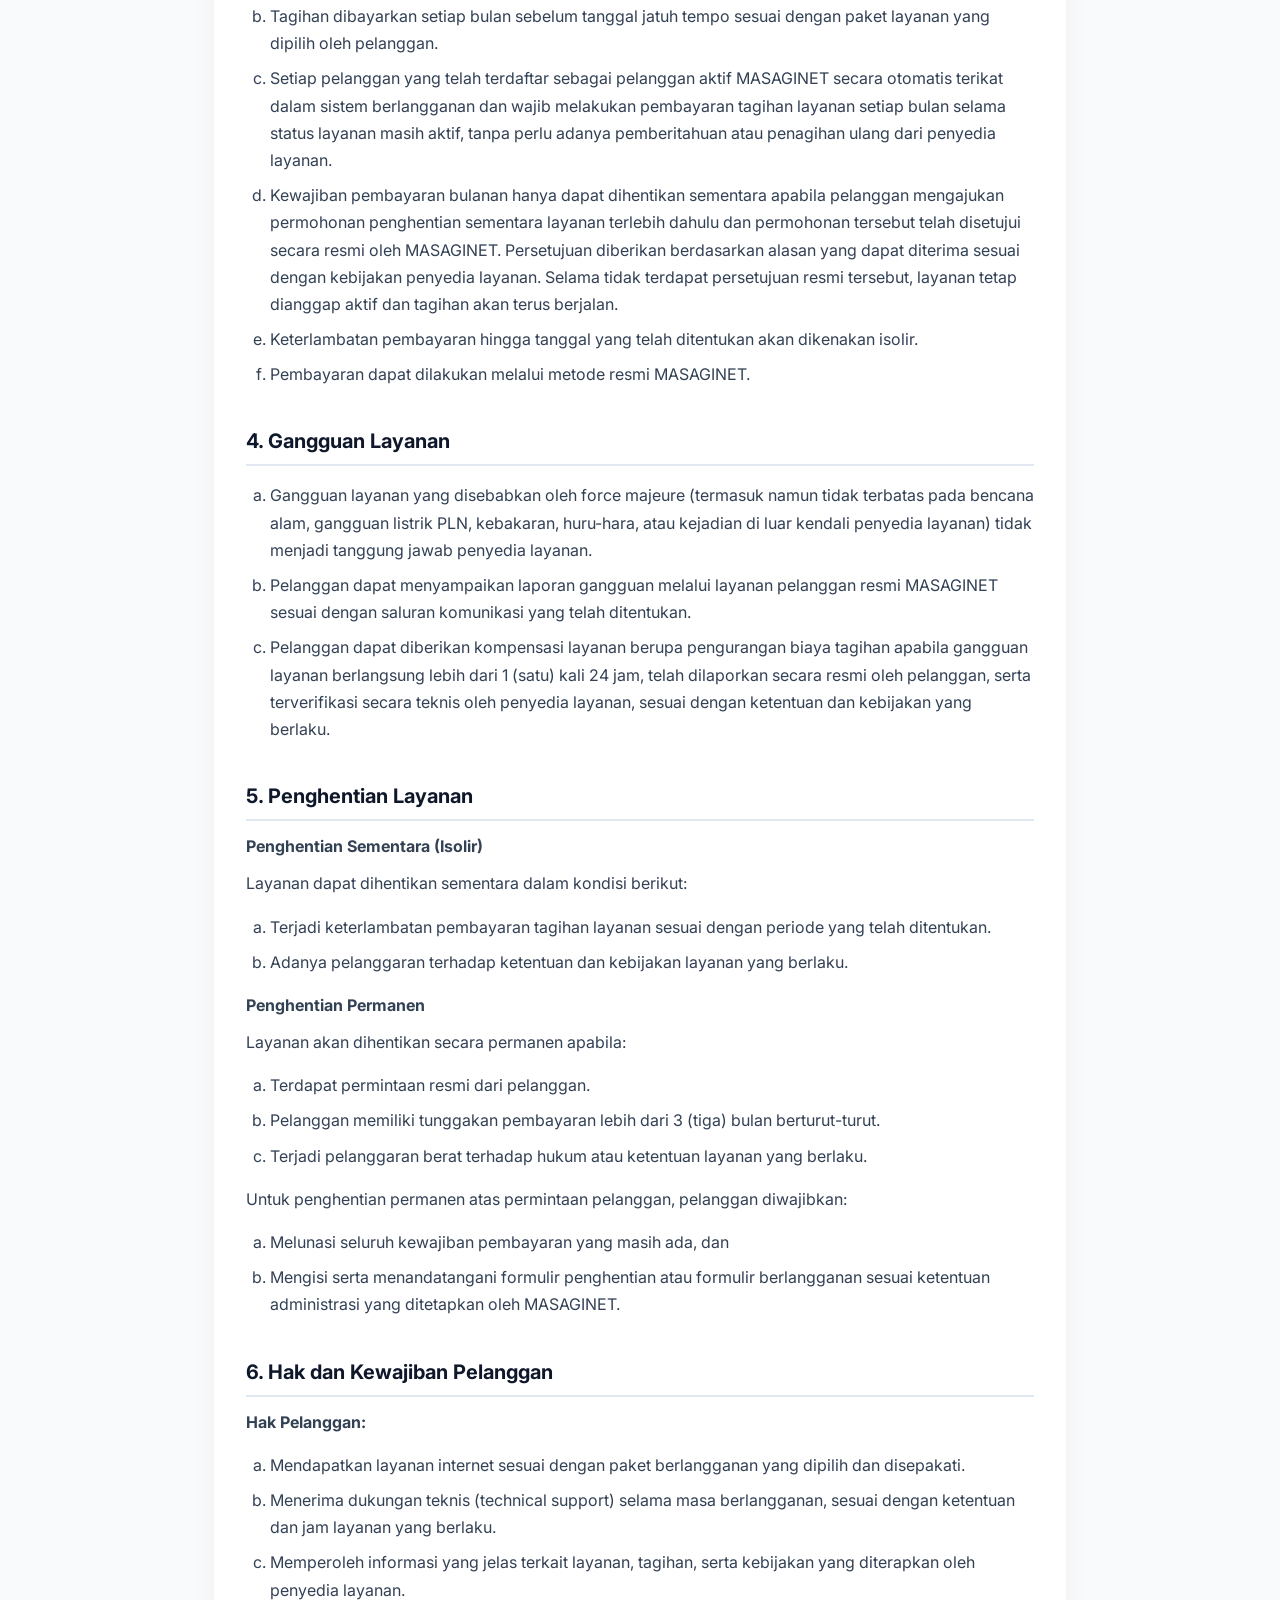
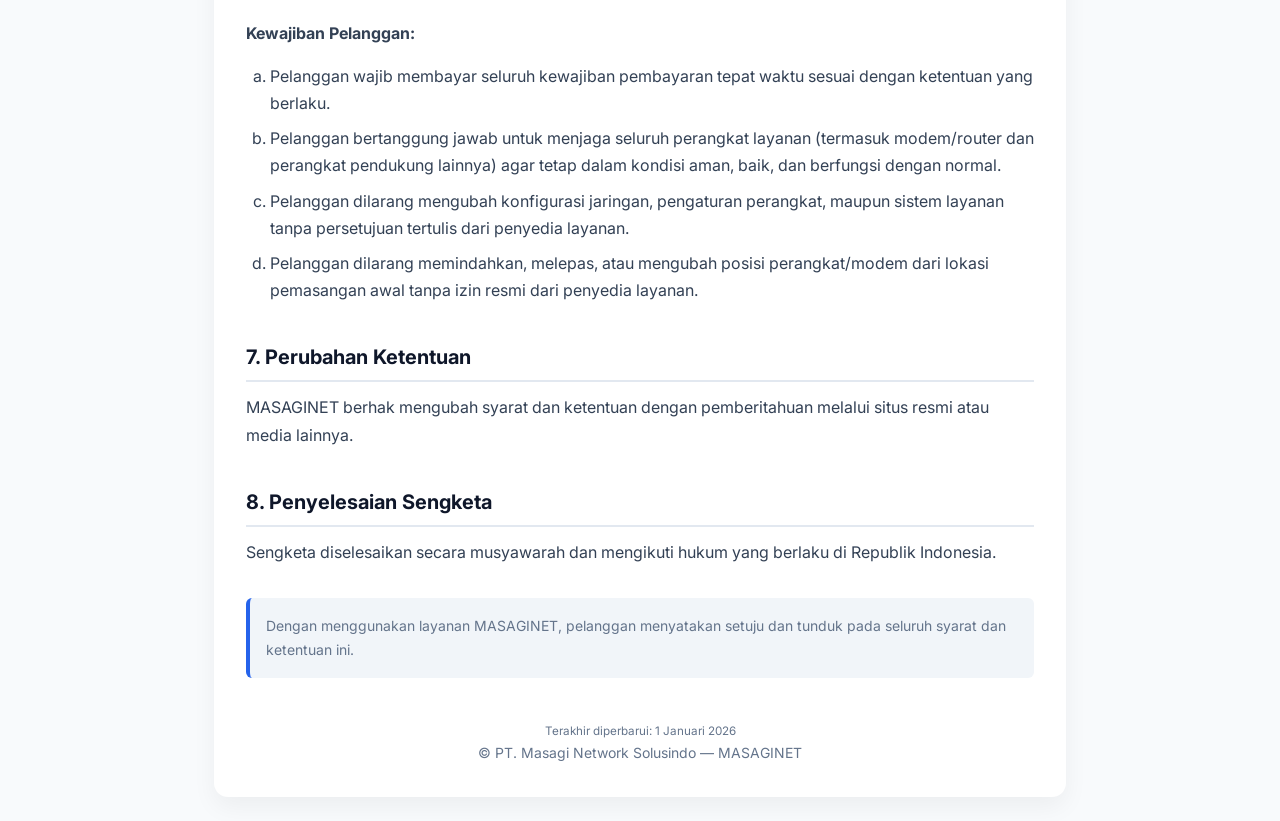
==== commit 70da9b16: "Revise payment terms and conditions in index.html" ====
--- a/tos/index.html
+++ b/tos/index.html
@@ -64,10 +64,29 @@
 
         <h2>3. Tagihan dan Pembayaran</h2>
         <ol>
-<li>Layanan MASAGINET menggunakan sistem berlangganan pascabayar (postpaid), di mana pelanggan terlebih dahulu menikmati layanan internet selama periode berjalan, kemudian melakukan pembayaran tagihan bulanannya sesuai paket layanan sebelum tanggal jatuh tempo yang telah ditetapkan.</li>
-            <li>Tagihan dibayarkan setiap bulan sebelum tanggal jatuh tempo sesuai dengan paket layanan yang dipilih oleh pelanggan.</li>
-            <li>Keterlambatan pembayaran hingga tanggal yang telah ditentukan akan dikenakan isolir.</li>
-            <li>Pembayaran dapat dilakukan melalui metode resmi MASAGINET.</li>
+        <li>
+            Layanan MASAGINET menggunakan sistem berlangganan pascabayar (postpaid), di mana pelanggan terlebih dahulu menikmati layanan internet selama periode berjalan, kemudian melakukan pembayaran tagihan bulanannya sesuai paket layanan sebelum tanggal jatuh tempo yang telah ditetapkan.
+        </li>
+
+        <li>
+            Tagihan dibayarkan setiap bulan sebelum tanggal jatuh tempo sesuai dengan paket layanan yang dipilih oleh pelanggan.
+        </li>
+
+        <li>
+            Setiap pelanggan yang telah terdaftar sebagai pelanggan aktif MASAGINET secara otomatis terikat dalam sistem berlangganan dan wajib melakukan pembayaran tagihan layanan setiap bulan selama status layanan masih aktif, tanpa perlu adanya pemberitahuan atau penagihan ulang dari penyedia layanan.
+        </li>
+
+        <li>
+            Kewajiban pembayaran bulanan hanya dapat dihentikan sementara apabila pelanggan mengajukan permohonan penghentian sementara layanan terlebih dahulu dan permohonan tersebut telah disetujui secara resmi oleh MASAGINET. Persetujuan diberikan berdasarkan alasan yang dapat diterima sesuai dengan kebijakan penyedia layanan. Selama tidak terdapat persetujuan resmi tersebut, layanan tetap dianggap aktif dan tagihan akan terus berjalan.
+        </li>
+
+        <li>
+            Keterlambatan pembayaran hingga tanggal yang telah ditentukan akan dikenakan isolir.
+        </li>
+
+        <li>
+            Pembayaran dapat dilakukan melalui metode resmi MASAGINET.
+        </li>
         </ol>
 
         <h2>4. Gangguan Layanan</h2>
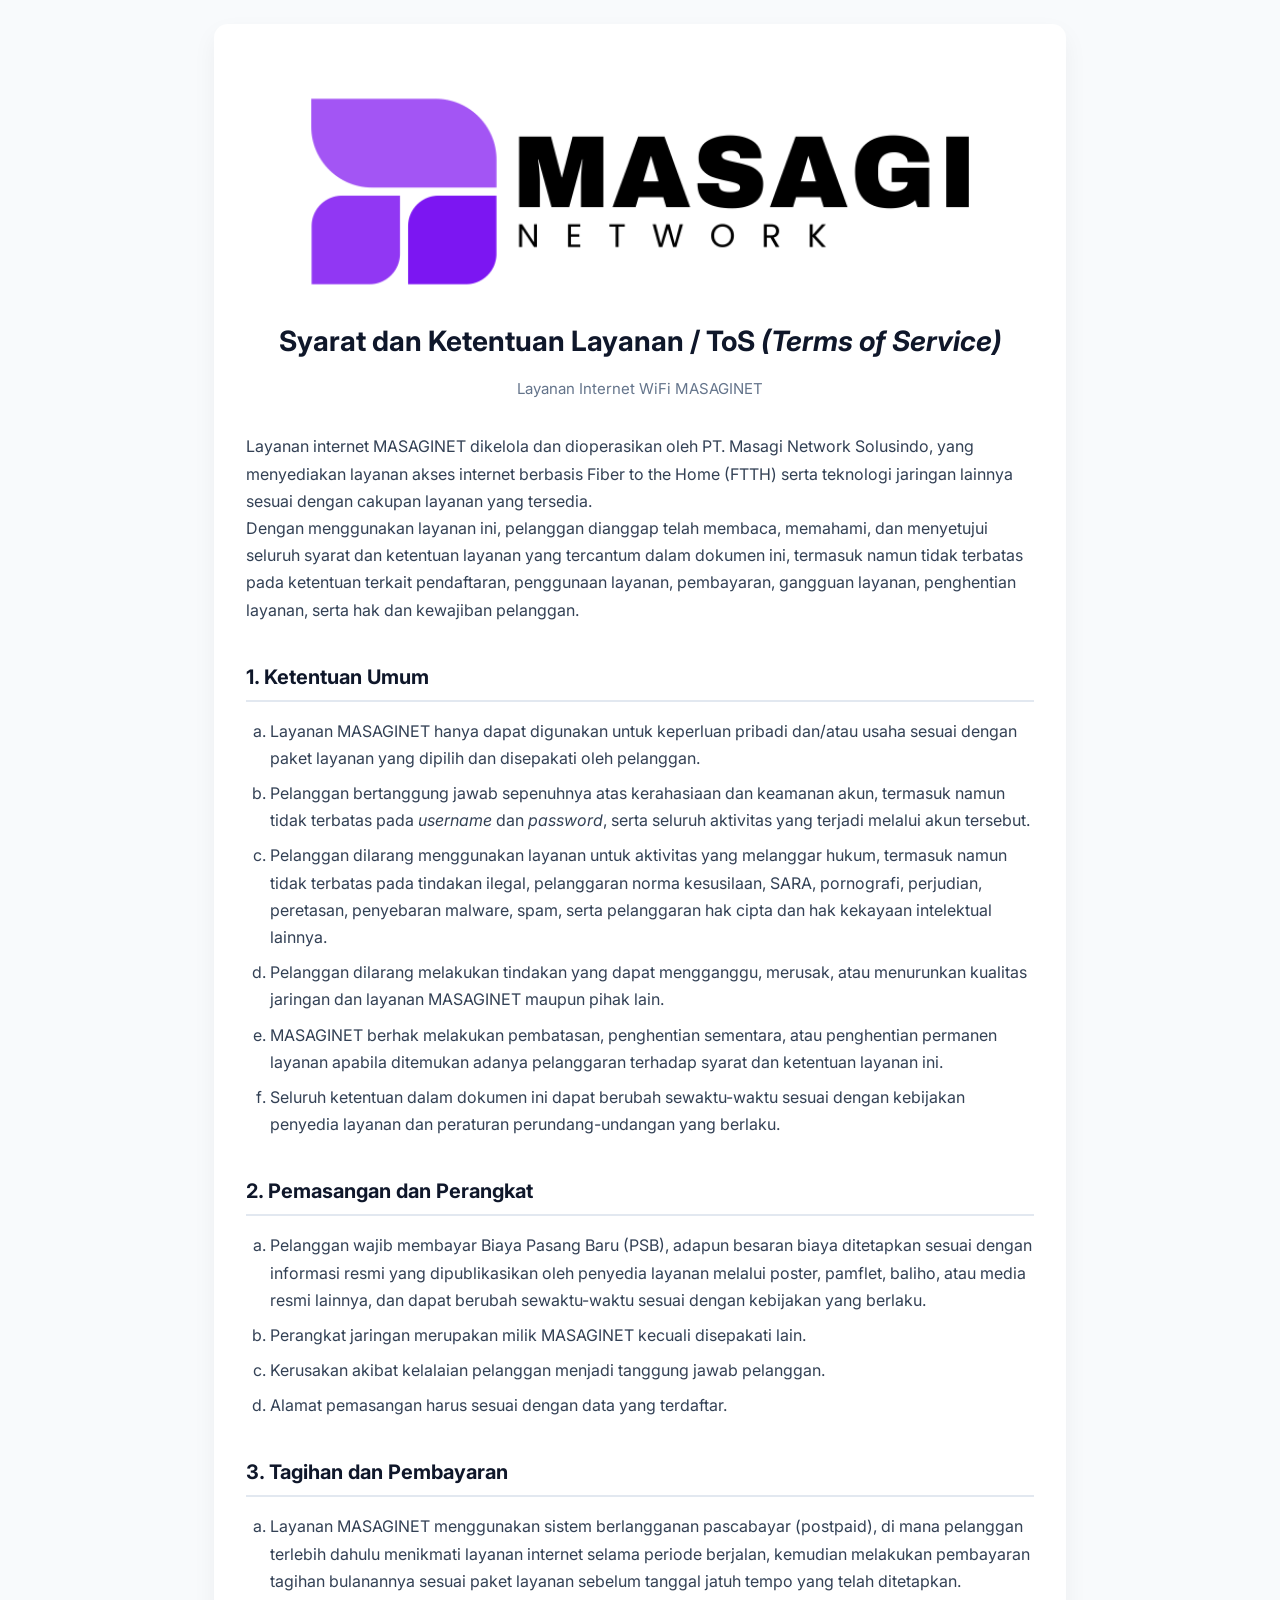
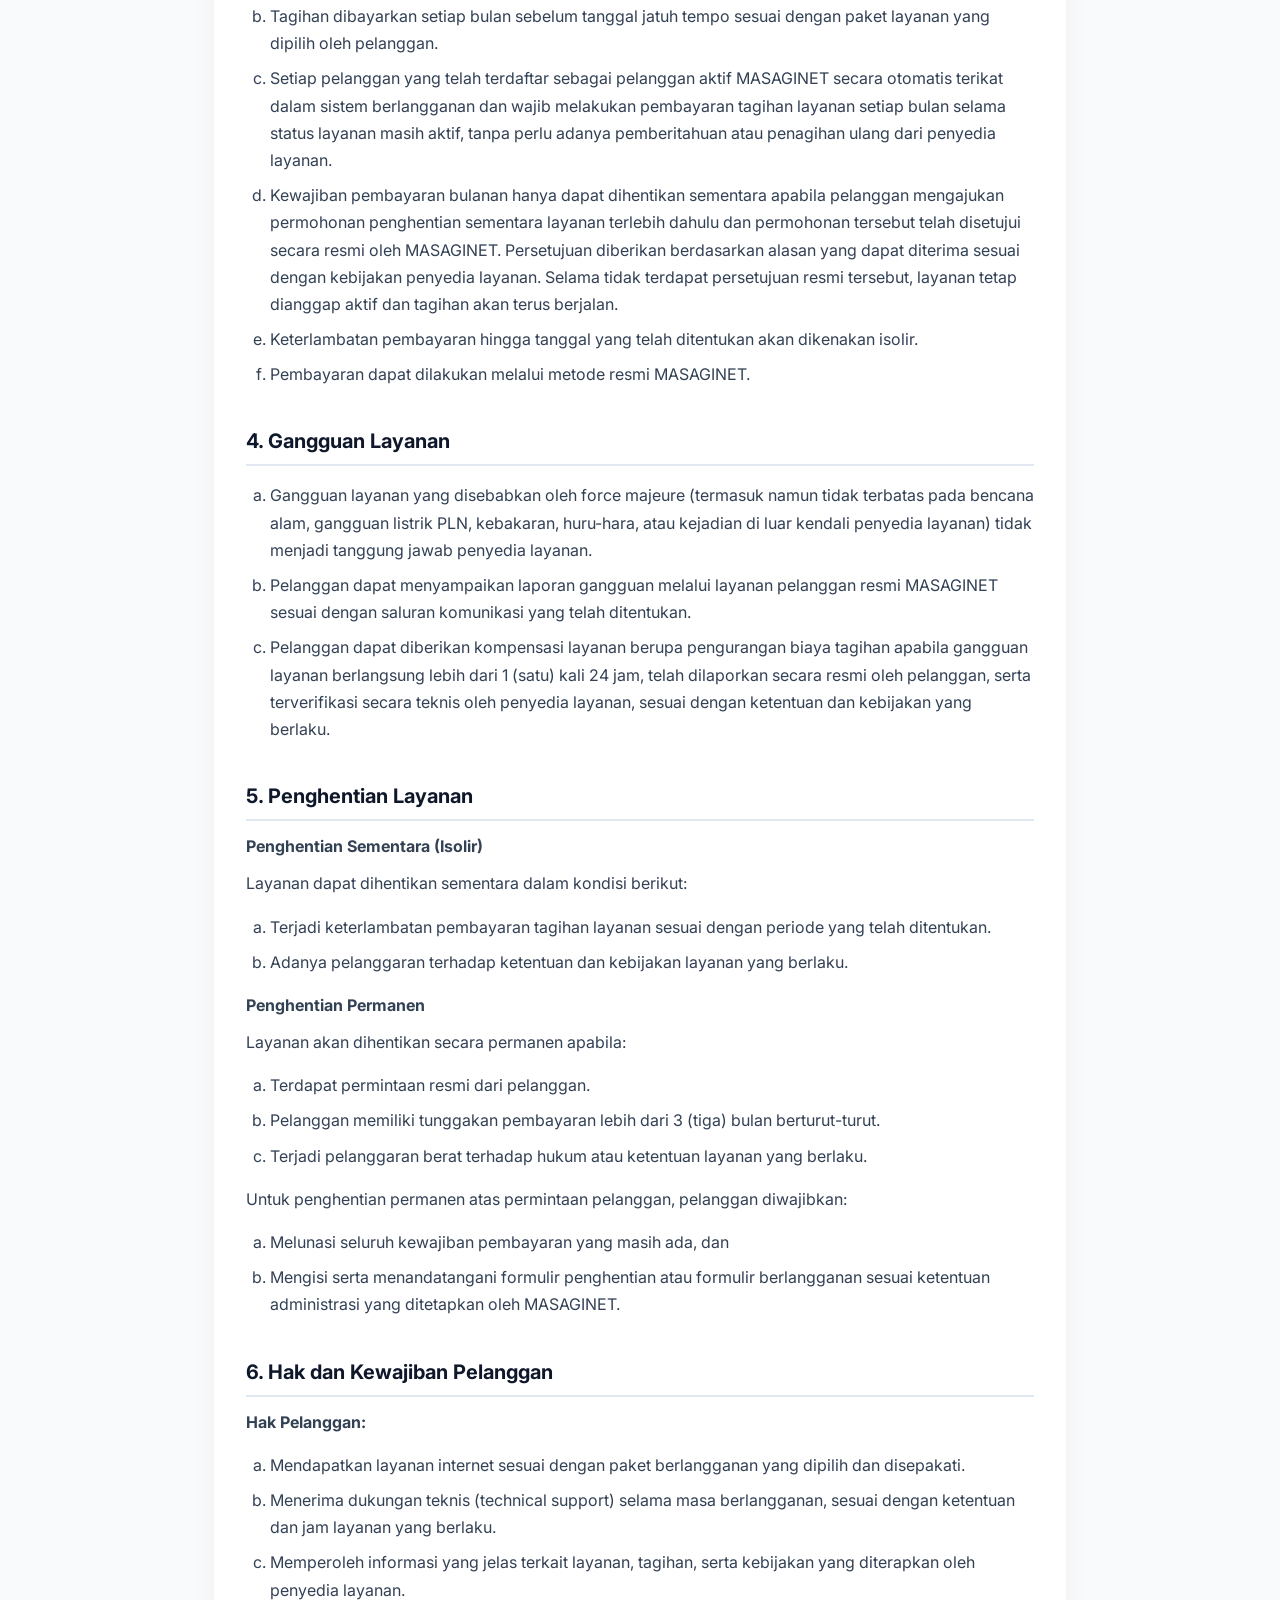
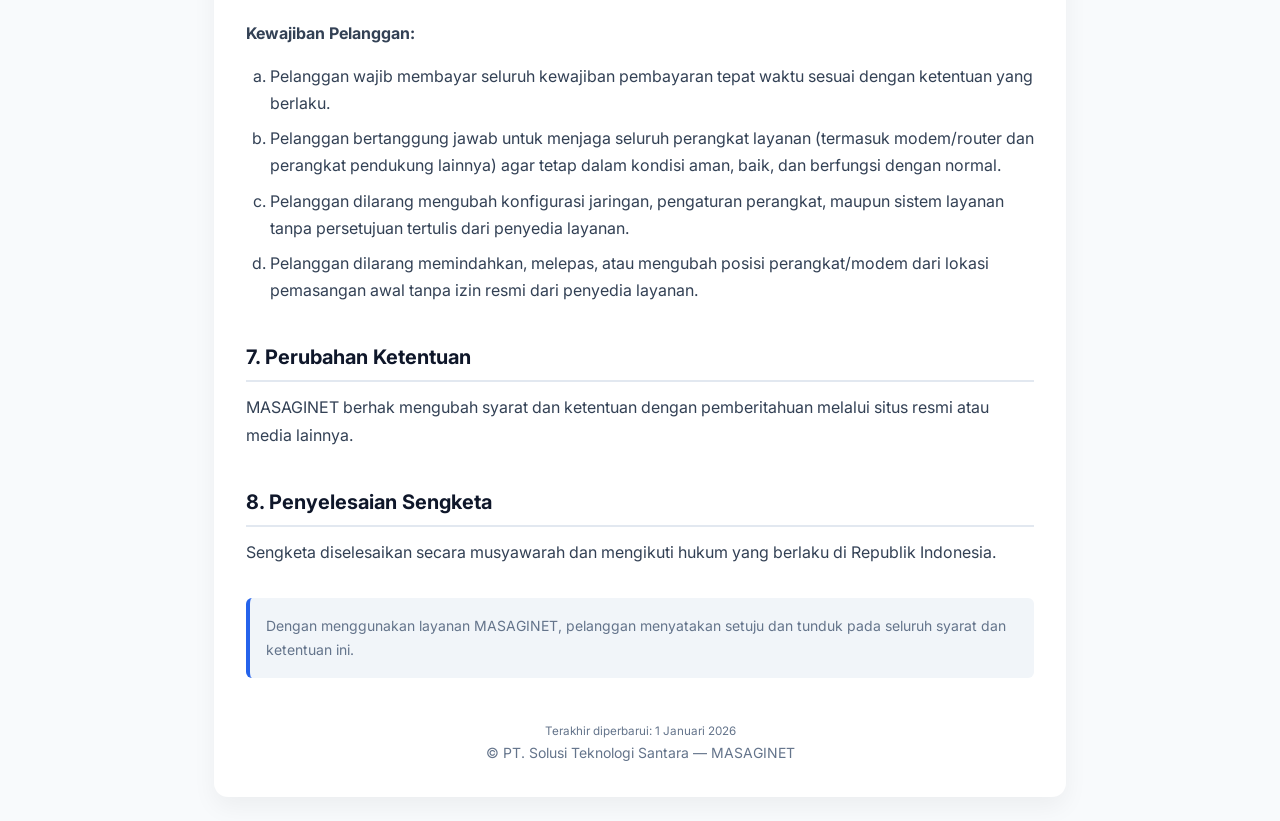
==== commit c0f79b82: "Update footer company name in index.html" ====
--- a/tos/index.html
+++ b/tos/index.html
@@ -151,7 +151,7 @@
 
         <footer>
             <small class="text-muted">Terakhir diperbarui: 1 Januari 2026</small><br> 
-            © PT. Masagi Network Solusindo — MASAGINET
+            © PT. Solusi Teknologi Santara — MASAGINET
         </footer>
 
     </div>
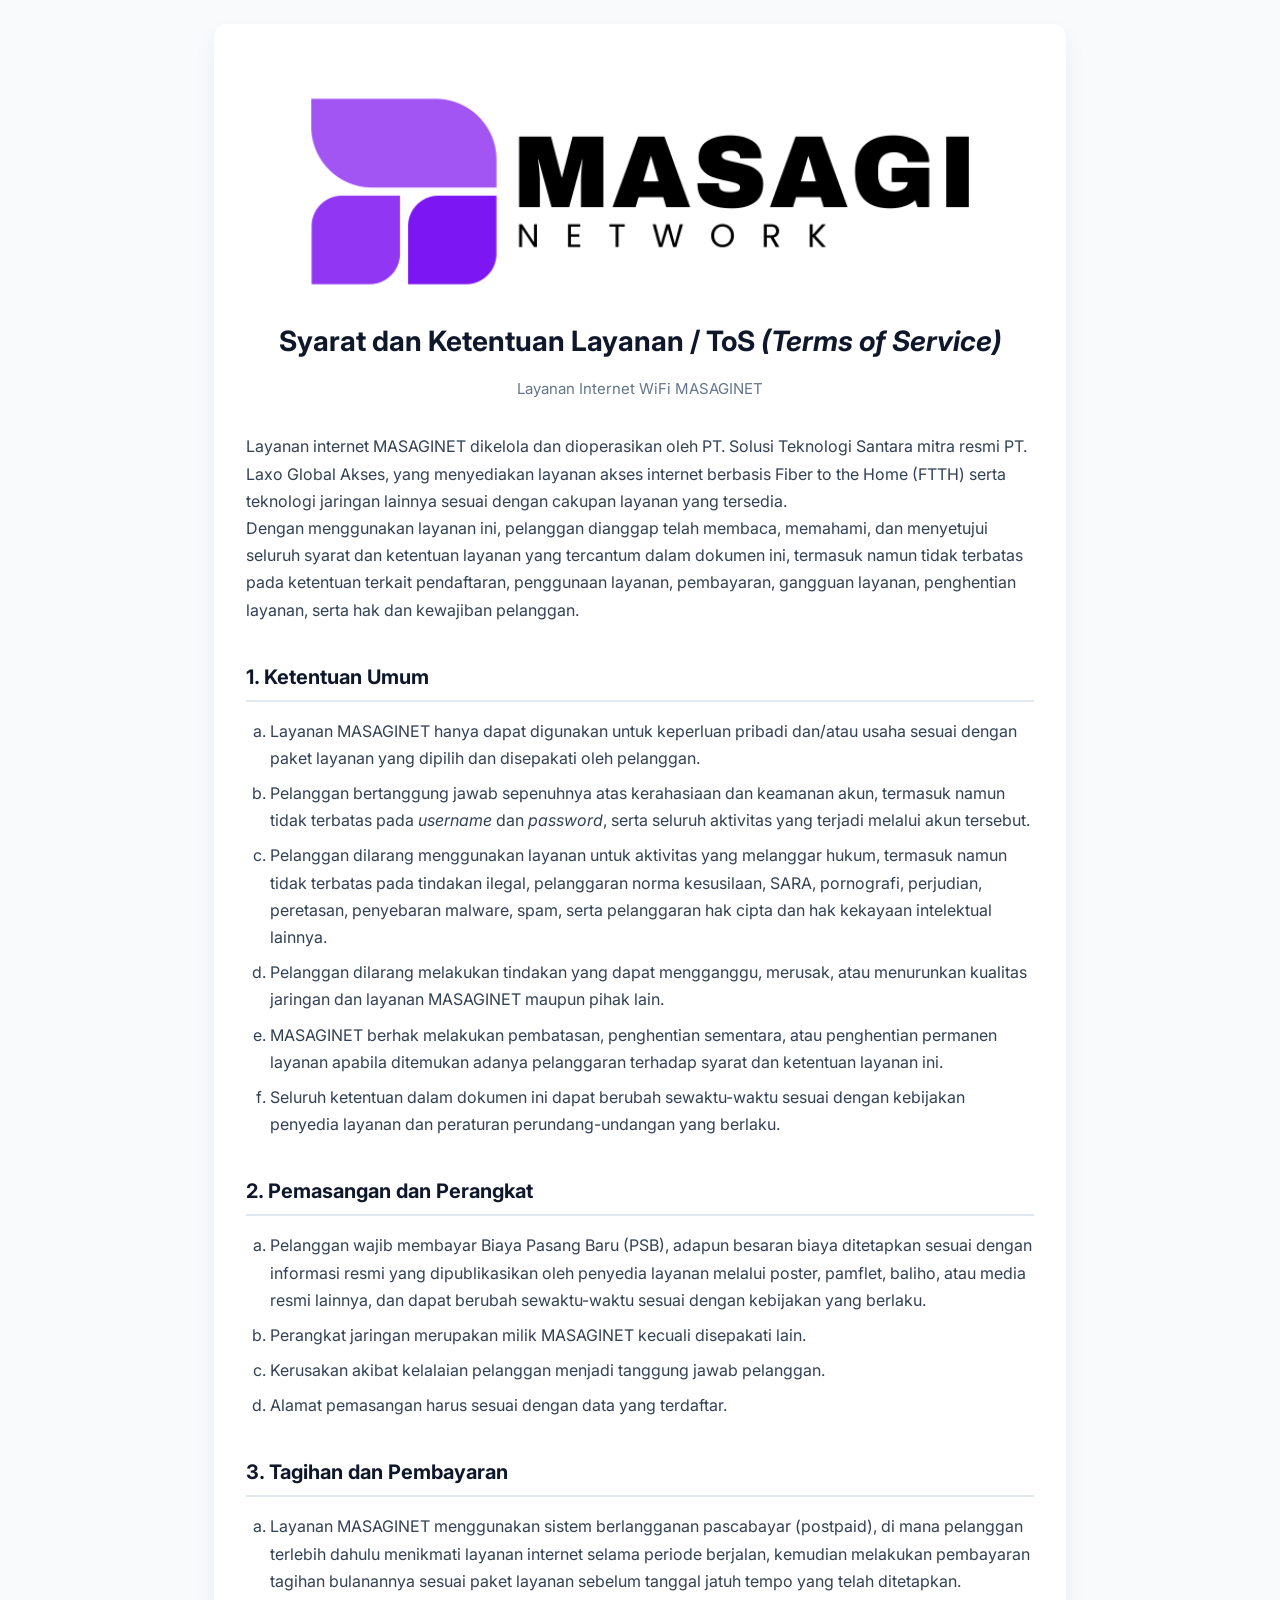
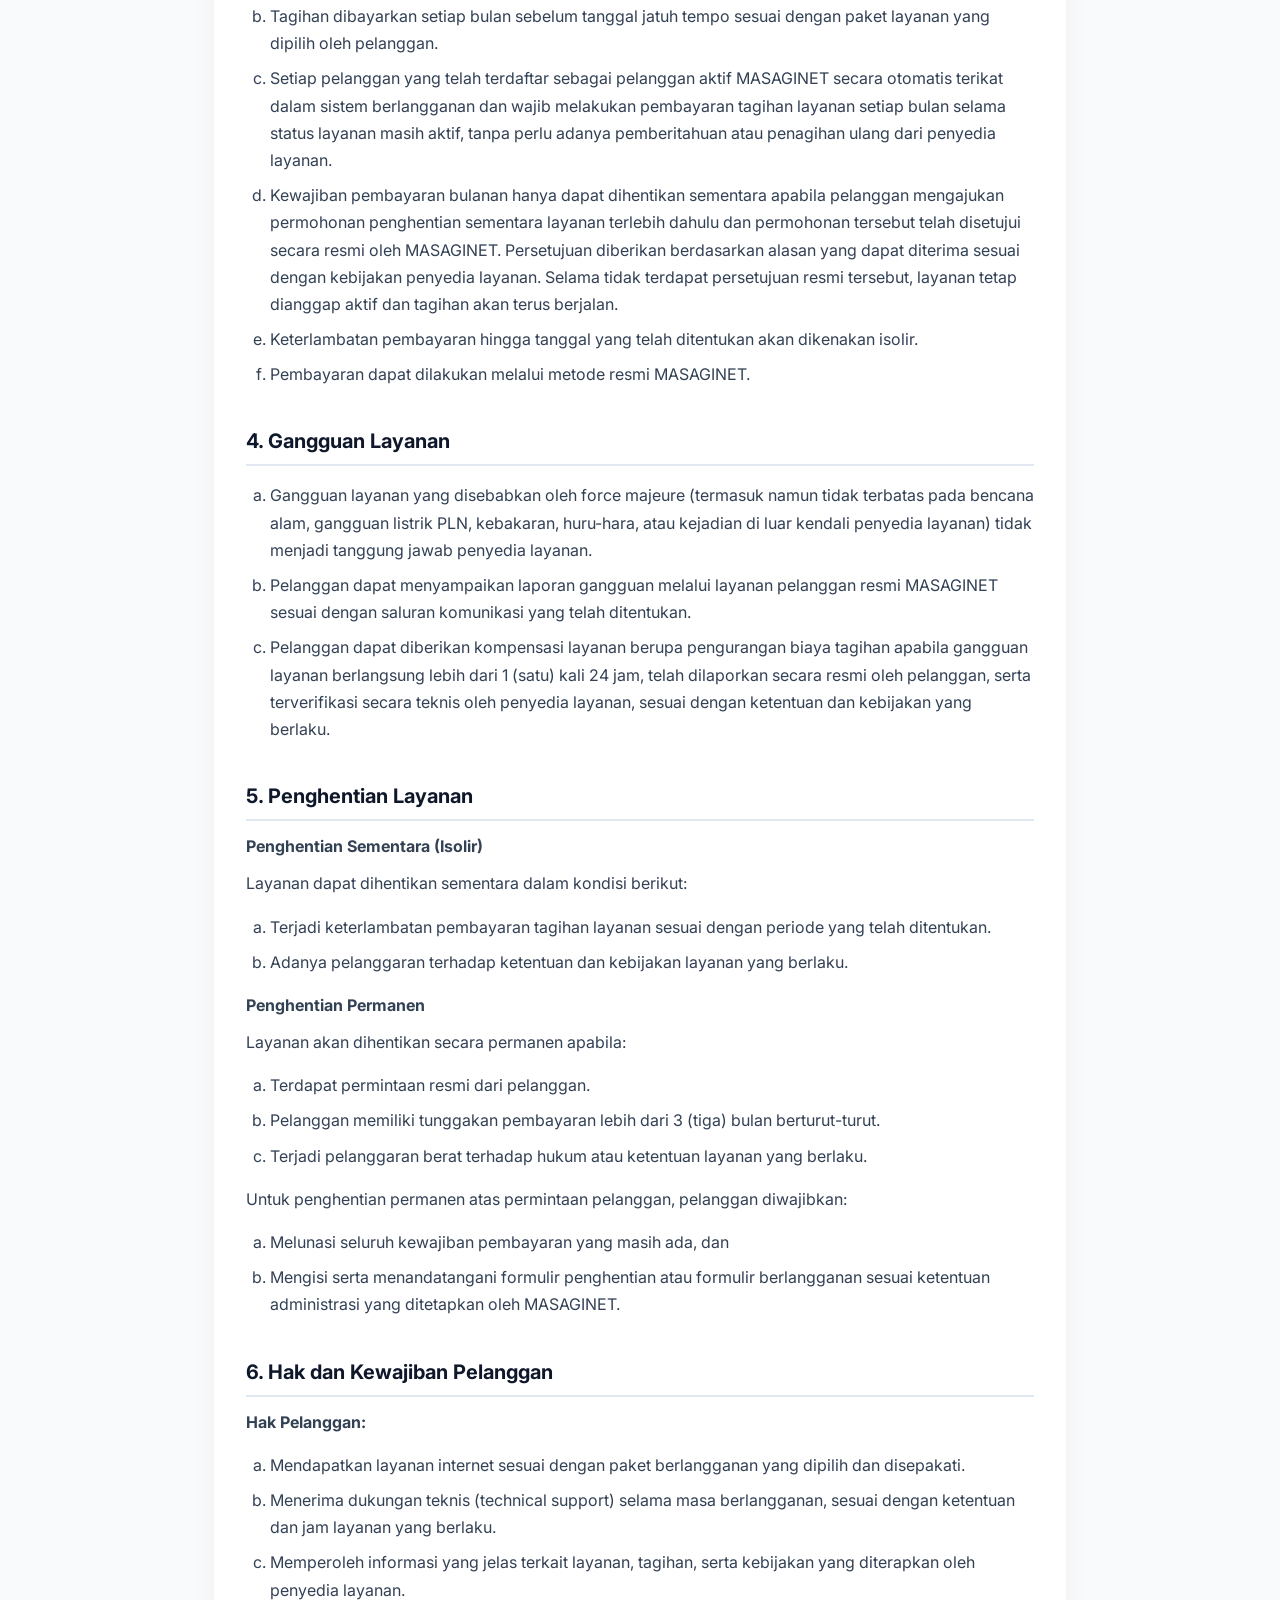
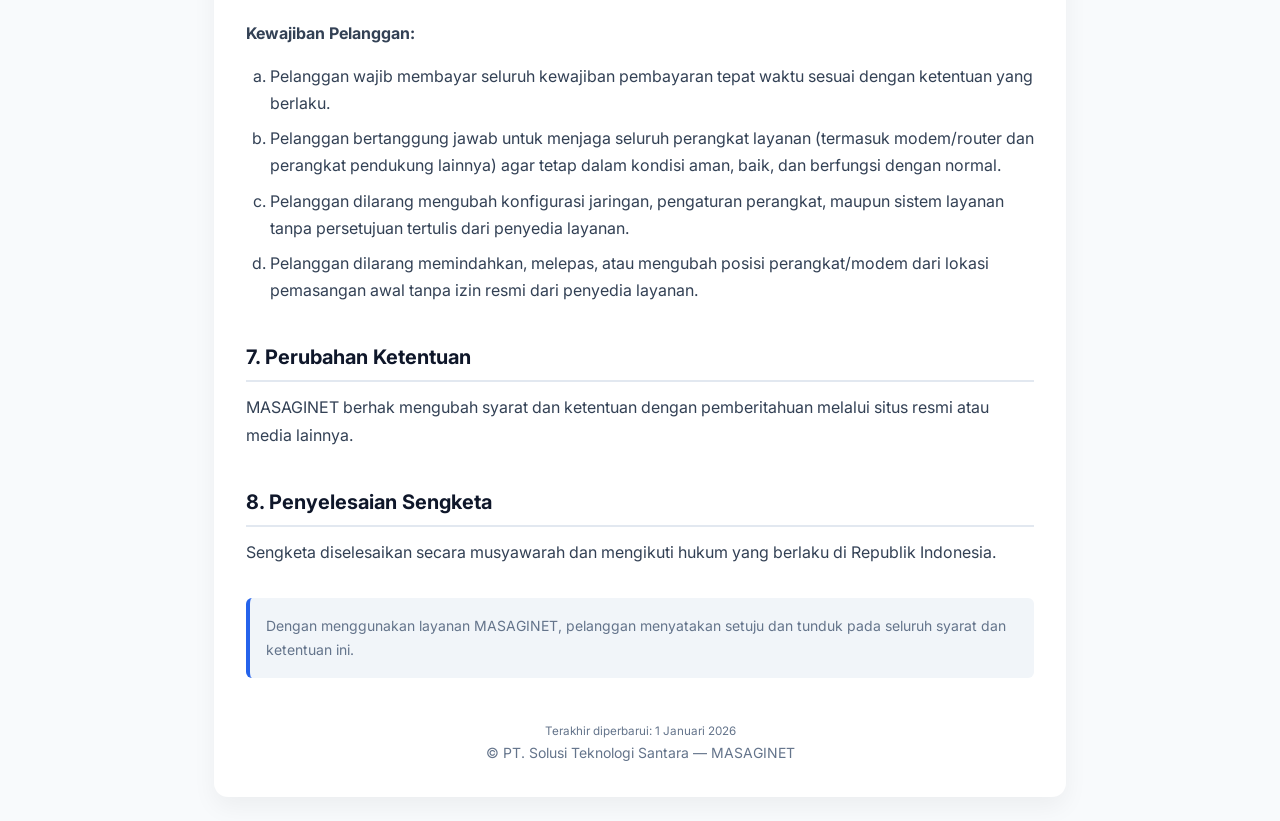
==== commit 205577d5: "Update index.html" ====
--- a/tos/index.html
+++ b/tos/index.html
@@ -20,7 +20,7 @@
             <p>Layanan Internet WiFi MASAGINET</p>
         </header>
 
-        <p>Layanan internet MASAGINET dikelola dan dioperasikan oleh PT. Masagi Network Solusindo, yang menyediakan layanan akses internet berbasis Fiber to the Home (FTTH) serta teknologi jaringan lainnya sesuai dengan cakupan layanan yang tersedia. <br> Dengan menggunakan layanan ini, pelanggan dianggap telah membaca, memahami, dan menyetujui seluruh syarat dan ketentuan layanan yang tercantum dalam dokumen ini, termasuk namun tidak terbatas pada ketentuan terkait pendaftaran, penggunaan layanan, pembayaran, gangguan layanan, penghentian layanan, serta hak dan kewajiban pelanggan.</p>
+        <p>Layanan internet MASAGINET dikelola dan dioperasikan oleh PT. Solusi Teknologi Santara mitra resmi PT. Laxo Global Akses, yang menyediakan layanan akses internet berbasis Fiber to the Home (FTTH) serta teknologi jaringan lainnya sesuai dengan cakupan layanan yang tersedia. <br> Dengan menggunakan layanan ini, pelanggan dianggap telah membaca, memahami, dan menyetujui seluruh syarat dan ketentuan layanan yang tercantum dalam dokumen ini, termasuk namun tidak terbatas pada ketentuan terkait pendaftaran, penggunaan layanan, pembayaran, gangguan layanan, penghentian layanan, serta hak dan kewajiban pelanggan.</p>
         
         <h2>1. Ketentuan Umum</h2>
         <ol>
